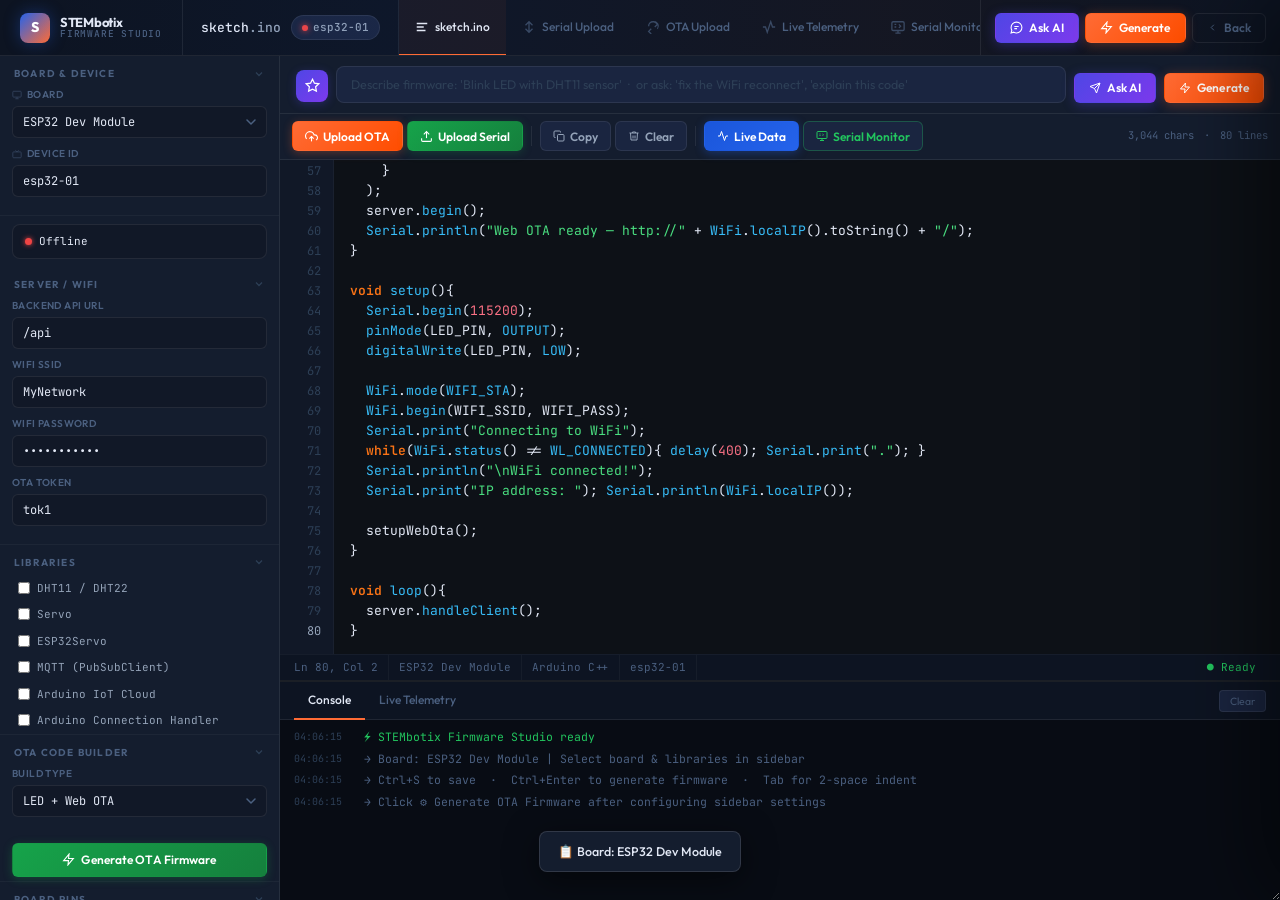
==== STEMai-frontend/templates/ide.html @ a46c4da7 "Fix: properly track backend and frontend folders" ====
<!DOCTYPE html>
<html lang="en">
<head>
<meta charset="UTF-8">
<meta name="viewport" content="width=device-width, initial-scale=1.0">
<title>STEMbotix · Firmware Studio</title>
<!-- FAVICON (STEMbotix Inline SVG - No file needed) -->
<link rel="icon" type="image/png" href="{{ url_for('static', filename='stembot.png') }}"/>

<meta name="theme-color" content="#080c14">
<link rel="preconnect" href="https://fonts.googleapis.com">
<link href="https://fonts.googleapis.com/css2?family=JetBrains+Mono:ital,wght@0,300;0,400;0,500;0,600;0,700;1,400&family=Outfit:wght@300;400;500;600;700;800;900&display=swap" rel="stylesheet">

<style>
/* ═══════════════════════════════════════════════
   CSS CUSTOM PROPERTIES
═══════════════════════════════════════════════ */
:root {
  /* Core palette */
  --bg-void:      #080c14;
  --bg-deep:      #0d1422;
  --bg-base:      #111827;
  --bg-surface:   #141d2e;
  --bg-raised:    #1a2540;
  --bg-overlay:   #1e2d4a;
  --bg-hover:     #243356;
  --bg-active:    #2a3d66;

  /* Borders */
  --border-dim:   rgba(255,255,255,0.04);
  --border-soft:  rgba(255,255,255,0.08);
  --border-med:   rgba(255,255,255,0.12);
  --border-bold:  rgba(255,255,255,0.20);

  /* Blue brand */
  --blue-900:     #0a2240;
  --blue-800:     #0f3460;
  --blue-600:     #1a56db;
  --blue-500:     #2563eb;
  --blue-400:     #3b82f6;
  --blue-300:     #60a5fa;
  --blue-200:     #93c5fd;
  --blue-glow:    rgba(37,99,235,0.35);

  /* Orange accent */
  --orange-500:   #ff6b35;
  --orange-400:   #ff8c5a;
  --orange-300:   #ffaa7f;
  --orange-glow:  rgba(255,107,53,0.30);

  /* Semantic */
  --green:        #22c55e;
  --green-dim:    rgba(34,197,94,0.15);
  --red:          #ef4444;
  --red-dim:      rgba(239,68,68,0.15);
  --yellow:       #f59e0b;
  --yellow-dim:   rgba(245,158,11,0.15);
  --teal:         #06b6d4;
  --purple:       #a855f7;

  /* Text */
  --text-primary:   #e2e8f5;
  --text-secondary: #94a3b8;
  --text-muted:     #4b6080;
  --text-dim:       #2d3f56;

  /* Syntax */
  --syn-keyword:    #f97316;
  --syn-builtin:    #38bdf8;
  --syn-string:     #4ade80;
  --syn-comment:    #4b6080;
  --syn-number:     #fb7185;
  --syn-preproc:    #c084fc;
  --syn-type:       #34d399;

  /* Editor */
  --editor-bg:      #0d1117;
  --editor-gutter:  #111827;
  --editor-line-hi: rgba(37,99,235,0.07);
  --editor-cursor:  #ff6b35;

  /* Layout */
  --sidebar-w:    280px;
  --topbar-h:     56px;
  --toolbar-h:    46px;
  --statusbar-h:  26px;
  --console-h:    220px;

  /* Animation */
  --ease-snap:    cubic-bezier(0.25, 0.46, 0.45, 0.94);
  --ease-spring:  cubic-bezier(0.34, 1.56, 0.64, 1);
  --ease-out:     cubic-bezier(0.16, 1, 0.3, 1);
}

/* ═══════════════════════════════════════════════
   RESET & BASE
═══════════════════════════════════════════════ */
*, *::before, *::after { box-sizing: border-box; margin: 0; padding: 0; }

html, body {
  height: 100%;
  overflow: hidden;
  background: var(--bg-void);
  color: var(--text-primary);
  font-family: 'Outfit', system-ui, sans-serif;
  font-size: 13px;
  line-height: 1.5;
  -webkit-font-smoothing: antialiased;
}

/* ═══════════════════════════════════════════════
   SCROLLBARS
═══════════════════════════════════════════════ */
::-webkit-scrollbar { width: 4px; height: 4px; }
::-webkit-scrollbar-track { background: transparent; }
::-webkit-scrollbar-thumb { background: var(--border-bold); border-radius: 2px; }
::-webkit-scrollbar-thumb:hover { background: var(--blue-400); }

/* ═══════════════════════════════════════════════
   APP SHELL
═══════════════════════════════════════════════ */
#app {
  display: grid;
  grid-template-rows: var(--topbar-h) 1fr;
  grid-template-columns: var(--sidebar-w) 1fr;
  grid-template-areas:
    "topbar topbar"
    "sidebar workspace";
  height: 100vh;
  overflow: hidden;
}

/* ═══════════════════════════════════════════════
   TOP NAV BAR
═══════════════════════════════════════════════ */
#topbar {
  grid-area: topbar;
  display: flex;
  align-items: center;
  gap: 0;
  background: var(--bg-deep);
  border-bottom: 1px solid var(--border-soft);
  padding: 0;
  z-index: 100;
  position: relative;
  overflow: hidden;
}

/* Subtle animated gradient shimmer on topbar */
#topbar::before {
  content: '';
  position: absolute;
  inset: 0;
  background: linear-gradient(90deg,
    transparent 0%,
    rgba(37,99,235,0.04) 30%,
    rgba(255,107,53,0.03) 70%,
    transparent 100%);
  pointer-events: none;
}

/* Logo */
.logo {
  display: flex;
  align-items: center;
  gap: 10px;
  padding: 0 20px;
  height: var(--topbar-h);
  border-right: 1px solid var(--border-soft);
  flex-shrink: 0;
  text-decoration: none;
}

.logo-mark {
  width: 30px;
  height: 30px;
  background: linear-gradient(135deg, var(--blue-500), var(--orange-500));
  border-radius: 8px;
  display: flex;
  align-items: center;
  justify-content: center;
  font-size: 14px;
  font-weight: 800;
  color: #fff;
  flex-shrink: 0;
  box-shadow: 0 0 16px var(--blue-glow);
  font-family: 'Outfit', sans-serif;
  letter-spacing: -0.5px;
}

.logo-text {
  display: flex;
  flex-direction: column;
  line-height: 1.1;
}

.logo-name {
  font-size: 13px;
  font-weight: 700;
  color: var(--text-primary);
  letter-spacing: -0.3px;
  font-family: 'Outfit', sans-serif;
}

.logo-sub {
  font-size: 9.5px;
  font-weight: 500;
  color: var(--text-muted);
  letter-spacing: 0.8px;
  text-transform: uppercase;
  font-family: 'JetBrains Mono', monospace;
}

/* Project info */
.proj-info {
  display: flex;
  align-items: center;
  gap: 10px;
  padding: 0 18px;
  border-right: 1px solid var(--border-soft);
  height: var(--topbar-h);
}

.proj-name {
  font-size: 13px;
  font-weight: 500;
  color: var(--text-secondary);
  font-family: 'JetBrains Mono', monospace;
}

.proj-name span { color: var(--text-primary); }

.device-pill {
  display: flex;
  align-items: center;
  gap: 5px;
  background: var(--bg-raised);
  border: 1px solid var(--border-soft);
  border-radius: 20px;
  padding: 3px 10px;
  font-size: 11px;
  font-weight: 500;
  color: var(--text-secondary);
  font-family: 'JetBrains Mono', monospace;
  transition: all 0.2s var(--ease-snap);
}

.device-pill:hover { border-color: var(--border-med); background: var(--bg-overlay); }

.status-dot {
  width: 6px;
  height: 6px;
  border-radius: 50%;
  background: var(--red);
  box-shadow: 0 0 6px var(--red);
  transition: all 0.3s;
  flex-shrink: 0;
}

.status-dot.online {
  background: var(--green);
  box-shadow: 0 0 6px var(--green);
  animation: pulse-dot 2s ease-in-out infinite;
}

@keyframes pulse-dot {
  0%, 100% { opacity: 1; box-shadow: 0 0 6px var(--green); }
  50% { opacity: 0.6; box-shadow: 0 0 12px var(--green); }
}

/* Tabs */
.nav-tabs {
  display: flex;
  align-items: center;
  height: var(--topbar-h);
  flex: 1;
  overflow-x: auto;
  overflow-y: hidden;
  scrollbar-width: none;
}

.nav-tabs::-webkit-scrollbar { display: none; }

.nav-tab {
  display: flex;
  align-items: center;
  gap: 6px;
  height: var(--topbar-h);
  padding: 0 16px;
  font-size: 12px;
  font-weight: 500;
  color: var(--text-muted);
  cursor: pointer;
  border-bottom: 2px solid transparent;
  white-space: nowrap;
  transition: all 0.18s var(--ease-snap);
  position: relative;
  user-select: none;
  flex-shrink: 0;
}

.nav-tab:hover {
  color: var(--text-secondary);
  background: rgba(255,255,255,0.03);
}

.nav-tab.active {
  color: var(--text-primary);
  border-bottom-color: var(--orange-500);
  background: rgba(255,107,53,0.05);
}

.nav-tab .tab-icon {
  width: 14px;
  height: 14px;
  opacity: 0.7;
  flex-shrink: 0;
}

.nav-tab.active .tab-icon { opacity: 1; }

.tab-badge {
  width: 6px;
  height: 6px;
  border-radius: 50%;
  background: var(--green);
  flex-shrink: 0;
}

.tab-badge.modified { background: var(--yellow); }

/* Right actions */
.topbar-actions {
  display: flex;
  align-items: center;
  gap: 6px;
  padding: 0 14px;
  border-left: 1px solid var(--border-soft);
  height: var(--topbar-h);
  flex-shrink: 0;
}

/* ═══════════════════════════════════════════════
   BUTTON SYSTEM
═══════════════════════════════════════════════ */
.btn {
  display: inline-flex;
  align-items: center;
  gap: 6px;
  padding: 0 14px;
  height: 30px;
  border-radius: 6px;
  font-size: 12px;
  font-weight: 600;
  font-family: 'Outfit', sans-serif;
  cursor: pointer;
  border: 1px solid transparent;
  transition: all 0.15s var(--ease-snap);
  white-space: nowrap;
  flex-shrink: 0;
  line-height: 1;
  letter-spacing: 0.1px;
  text-decoration: none;
  position: relative;
  overflow: hidden;
}

.btn::after {
  content: '';
  position: absolute;
  inset: 0;
  background: rgba(255,255,255,0);
  transition: background 0.15s;
}

.btn:hover::after { background: rgba(255,255,255,0.04); }
.btn:active { transform: scale(0.97); }
.btn:disabled { opacity: 0.35; pointer-events: none; }

.btn svg { flex-shrink: 0; }

/* Primary — orange */
.btn-primary {
  background: linear-gradient(135deg, var(--orange-500), #ff4d00);
  color: #fff;
  box-shadow: 0 2px 12px var(--orange-glow);
}
.btn-primary:hover { box-shadow: 0 4px 20px var(--orange-glow); transform: translateY(-1px); }

/* Secondary — blue */
.btn-secondary {
  background: var(--bg-overlay);
  border-color: var(--border-med);
  color: var(--text-secondary);
}
.btn-secondary:hover { border-color: var(--blue-400); color: var(--blue-300); background: var(--bg-active); }

/* Ghost */
.btn-ghost {
  background: transparent;
  border-color: var(--border-soft);
  color: var(--text-muted);
}
.btn-ghost:hover { border-color: var(--border-med); color: var(--text-secondary); background: var(--bg-raised); }

/* Success */
.btn-success {
  background: linear-gradient(135deg, #16a34a, #15803d);
  color: #fff;
  box-shadow: 0 2px 10px rgba(22,163,74,0.3);
}
.btn-success:hover { box-shadow: 0 4px 18px rgba(22,163,74,0.4); transform: translateY(-1px); }

/* AI button */
.btn-ai {
  background: linear-gradient(135deg, #4f46e5, #7c3aed);
  color: #fff;
  box-shadow: 0 2px 12px rgba(79,70,229,0.35);
}
.btn-ai:hover { box-shadow: 0 4px 20px rgba(79,70,229,0.5); transform: translateY(-1px); }

/* Icon only */
.btn-icon {
  width: 30px;
  padding: 0;
  justify-content: center;
}

/* Spinning loader */
.spin { animation: spin 0.7s linear infinite; display: inline-block; }
@keyframes spin { to { transform: rotate(360deg); } }

/* ═══════════════════════════════════════════════
   LEFT SIDEBAR
═══════════════════════════════════════════════ */
#sidebar {
  grid-area: sidebar;
  background: var(--bg-surface);
  border-right: 1px solid var(--border-soft);
  display: flex;
  flex-direction: column;
  overflow: hidden;
}

.sidebar-scroll {
  flex: 1;
  overflow-y: auto;
  overflow-x: hidden;
}

/* Sidebar section */
.s-section {
  border-bottom: 1px solid var(--border-dim);
}

.s-section-hdr {
  display: flex;
  align-items: center;
  justify-content: space-between;
  padding: 10px 14px 6px;
  cursor: pointer;
  user-select: none;
}

.s-section-title {
  font-size: 10px;
  font-weight: 700;
  letter-spacing: 1.2px;
  text-transform: uppercase;
  color: var(--text-muted);
}

.s-section-hdr:hover .s-section-title { color: var(--text-secondary); }

.s-chevron {
  color: var(--text-dim);
  transition: transform 0.2s var(--ease-snap);
  flex-shrink: 0;
}

.s-section.collapsed .s-chevron { transform: rotate(-90deg); }
.s-section.collapsed .s-body { display: none; }

.s-body { padding: 0 12px 10px; }

/* Form fields */
.field-group { margin-bottom: 8px; }

.field-label {
  display: flex;
  align-items: center;
  gap: 5px;
  font-size: 10px;
  font-weight: 600;
  color: var(--text-muted);
  letter-spacing: 0.4px;
  text-transform: uppercase;
  margin-bottom: 4px;
}

.field-label svg { opacity: 0.6; }

.field-input {
  width: 100%;
  background: var(--bg-base);
  border: 1px solid var(--border-soft);
  border-radius: 6px;
  padding: 7px 10px;
  font-size: 12px;
  font-family: 'JetBrains Mono', monospace;
  color: var(--text-primary);
  outline: none;
  transition: all 0.15s var(--ease-snap);
  appearance: none;
}

.field-input:focus {
  border-color: var(--blue-400);
  background: var(--bg-raised);
  box-shadow: 0 0 0 3px rgba(59,130,246,0.12);
}

.field-input::placeholder { color: var(--text-dim); }

.field-input[type="number"] { -moz-appearance: textfield; }
.field-input[type="number"]::-webkit-outer-spin-button,
.field-input[type="number"]::-webkit-inner-spin-button { -webkit-appearance: none; }

.field-input.select-wrap {
  background-image: url("data:image/svg+xml,%3Csvg xmlns='http://www.w3.org/2000/svg' width='10' height='6' fill='none'%3E%3Cpath d='M1 1l4 4 4-4' stroke='%234b6080' stroke-width='1.5' stroke-linecap='round' stroke-linejoin='round'/%3E%3C/svg%3E");
  background-repeat: no-repeat;
  background-position: right 10px center;
  padding-right: 28px;
  cursor: pointer;
}

/* Pin row — two columns */
.pin-row {
  display: grid;
  grid-template-columns: 1fr 1fr;
  gap: 6px;
}

/* Board selector */
.board-selector {
  margin: 0 12px 10px;
}

/* Library checkboxes */
.lib-list {
  display: flex;
  flex-direction: column;
  gap: 2px;
  max-height: 150px;
  overflow-y: auto;
}

.lib-item {
  display: flex;
  align-items: center;
  gap: 7px;
  padding: 4px 6px;
  border-radius: 5px;
  cursor: pointer;
  transition: background 0.12s;
  user-select: none;
}

.lib-item:hover { background: var(--bg-raised); }

.lib-item input[type="checkbox"] {
  width: 12px;
  height: 12px;
  accent-color: var(--orange-500);
  cursor: pointer;
  flex-shrink: 0;
}

.lib-item-name {
  font-size: 11px;
  color: var(--text-secondary);
  flex: 1;
  font-family: 'JetBrains Mono', monospace;
}

.lib-item.hidden { display: none; }

/* Generate button */
.gen-btn-wrap {
  padding: 8px 12px 4px;
}

/* Status badge */
.dev-status {
  display: flex;
  align-items: center;
  gap: 7px;
  margin: 8px 12px;
  padding: 8px 12px;
  background: var(--bg-base);
  border: 1px solid var(--border-soft);
  border-radius: 8px;
  font-size: 11px;
  font-family: 'JetBrains Mono', monospace;
}

.dev-status .s-dot {
  width: 7px; height: 7px;
  border-radius: 50%;
  flex-shrink: 0;
}

.dev-status.offline .s-dot { background: var(--red); box-shadow: 0 0 5px var(--red); }
.dev-status.online  .s-dot { background: var(--green); box-shadow: 0 0 5px var(--green); animation: pulse-dot 2s infinite; }

/* Template items */
.tmpl-item {
  display: flex;
  align-items: center;
  gap: 9px;
  padding: 7px 8px;
  border-radius: 6px;
  cursor: pointer;
  font-size: 12px;
  color: var(--text-secondary);
  font-weight: 500;
  transition: all 0.15s var(--ease-snap);
  border: 1px solid transparent;
}

.tmpl-item:hover {
  background: var(--bg-raised);
  border-color: var(--border-soft);
  color: var(--text-primary);
  transform: translateX(2px);
}

.tmpl-icon {
  width: 28px;
  height: 28px;
  border-radius: 6px;
  display: flex;
  align-items: center;
  justify-content: center;
  flex-shrink: 0;
  font-size: 13px;
}

/* LED control */
.led-btns {
  display: grid;
  grid-template-columns: 1fr 1fr;
  gap: 6px;
  padding: 0 12px 12px;
}

/* ═══════════════════════════════════════════════
   WORKSPACE
═══════════════════════════════════════════════ */
#workspace {
  grid-area: workspace;
  display: flex;
  flex-direction: column;
  overflow: hidden;
  background: var(--editor-bg);
}

/* ── AI PROMPT BAR ── */
#ai-bar {
  background: var(--bg-surface);
  border-bottom: 1px solid var(--border-soft);
  padding: 10px 16px;
  display: flex;
  gap: 8px;
  align-items: flex-end;
  flex-shrink: 0;
}

.ai-icon-wrap {
  width: 32px;
  height: 32px;
  background: linear-gradient(135deg, #4f46e5, #7c3aed);
  border-radius: 8px;
  display: flex;
  align-items: center;
  justify-content: center;
  flex-shrink: 0;
  margin-bottom: 1px;
  box-shadow: 0 2px 10px rgba(79,70,229,0.3);
}

#ai-prompt {
  flex: 1;
  background: var(--bg-raised);
  border: 1px solid var(--border-soft);
  border-radius: 8px;
  padding: 8px 14px;
  font-size: 12.5px;
  color: var(--text-primary);
  outline: none;
  font-family: 'Outfit', sans-serif;
  resize: none;
  min-height: 36px;
  max-height: 80px;
  line-height: 1.5;
  transition: all 0.15s var(--ease-snap);
}

#ai-prompt:focus { border-color: var(--blue-400); box-shadow: 0 0 0 3px rgba(59,130,246,0.1); }
#ai-prompt::placeholder { color: var(--text-dim); }

/* ── AI CHAT ── */
#ai-chat {
  background: var(--bg-surface);
  border-bottom: 1px solid var(--border-soft);
  max-height: 180px;
  overflow-y: auto;
  display: none;
}

#ai-chat.show { display: block; }

.chat-msg {
  padding: 10px 16px;
  border-bottom: 1px solid var(--border-dim);
  display: flex;
  gap: 10px;
}

.chat-avatar {
  width: 22px;
  height: 22px;
  border-radius: 5px;
  display: flex;
  align-items: center;
  justify-content: center;
  font-size: 10px;
  flex-shrink: 0;
  margin-top: 1px;
}

.chat-msg.user .chat-avatar { background: var(--bg-active); color: var(--blue-300); }
.chat-msg.bot  .chat-avatar { background: linear-gradient(135deg, #4f46e5, #7c3aed); color: #fff; }

.chat-content { flex: 1; min-width: 0; }

.chat-role {
  font-size: 10px;
  font-weight: 700;
  letter-spacing: 0.6px;
  text-transform: uppercase;
  margin-bottom: 3px;
}

.chat-msg.user .chat-role { color: var(--blue-300); }
.chat-msg.bot  .chat-role { color: var(--purple); }

.chat-body {
  font-size: 12px;
  color: var(--text-secondary);
  white-space: pre-wrap;
  word-break: break-word;
  line-height: 1.6;
}

.apply-btn {
  display: inline-flex;
  align-items: center;
  gap: 5px;
  margin-top: 8px;
  padding: 5px 12px;
  background: var(--green-dim);
  color: var(--green);
  border: 1px solid rgba(34,197,94,0.3);
  border-radius: 5px;
  font-size: 11px;
  font-weight: 600;
  cursor: pointer;
  font-family: 'Outfit', sans-serif;
  transition: all 0.15s;
}

.apply-btn:hover { background: rgba(34,197,94,0.25); }

.chat-code {
  margin-top: 8px;
  background: var(--editor-bg);
  border: 1px solid var(--border-soft);
  border-radius: 8px;
  padding: 10px 12px;
  overflow: auto;
  color: var(--text-primary);
  font-family: 'JetBrains Mono', monospace;
  font-size: 11.5px;
  line-height: 1.6;
}

/* ── ACTION TOOLBAR ── */
#toolbar {
  height: var(--toolbar-h);
  background: var(--bg-surface);
  border-bottom: 1px solid var(--border-soft);
  display: flex;
  align-items: center;
  gap: 4px;
  padding: 0 12px;
  flex-shrink: 0;
}

.tsep {
  width: 1px;
  height: 20px;
  background: var(--border-soft);
  margin: 0 4px;
  flex-shrink: 0;
}

.toolbar-btn {
  display: inline-flex;
  align-items: center;
  gap: 5px;
  padding: 0 12px;
  height: 30px;
  border-radius: 6px;
  font-size: 12px;
  font-weight: 600;
  font-family: 'Outfit', sans-serif;
  cursor: pointer;
  border: 1px solid var(--border-soft);
  background: var(--bg-raised);
  color: var(--text-secondary);
  transition: all 0.15s var(--ease-snap);
  white-space: nowrap;
  flex-shrink: 0;
}

.toolbar-btn:hover { background: var(--bg-overlay); border-color: var(--border-med); color: var(--text-primary); transform: translateY(-1px); }
.toolbar-btn:active { transform: scale(0.97) translateY(0); }
.toolbar-btn.tb-primary { background: linear-gradient(135deg, var(--orange-500), #ff4d00); border-color: transparent; color: #fff; box-shadow: 0 2px 10px var(--orange-glow); }
.toolbar-btn.tb-primary:hover { box-shadow: 0 4px 18px var(--orange-glow); }
.toolbar-btn.tb-success { background: linear-gradient(135deg, #16a34a, #15803d); border-color: transparent; color: #fff; box-shadow: 0 2px 10px rgba(22,163,74,0.25); }
.toolbar-btn.tb-success:hover { box-shadow: 0 4px 18px rgba(22,163,74,0.35); }
.toolbar-btn.tb-blue { background: linear-gradient(135deg, var(--blue-600), var(--blue-500)); border-color: transparent; color: #fff; box-shadow: 0 2px 10px var(--blue-glow); }
.toolbar-btn.tb-blue:hover { box-shadow: 0 4px 18px var(--blue-glow); }
.toolbar-btn.tb-ghost { background: transparent; border-color: transparent; }
.toolbar-btn:disabled { opacity: 0.35; pointer-events: none; transform: none; }

.char-info {
  margin-left: auto;
  font-size: 10.5px;
  font-family: 'JetBrains Mono', monospace;
  color: var(--text-muted);
  white-space: nowrap;
  display: flex;
  align-items: center;
  gap: 10px;
}

/* ── CODE EDITOR ── */
#editor-area {
  flex: 1;
  overflow: hidden;
  position: relative;
  display: flex;
  min-height: 0;
}

#gutter {
  width: 54px;
  background: var(--editor-gutter);
  border-right: 1px solid var(--border-dim);
  padding: 14px 0;
  overflow: hidden;
  flex-shrink: 0;
  display: flex;
  flex-direction: column;
  align-items: flex-end;
  padding-right: 12px;
  user-select: none;
}

.ln {
  font-family: 'JetBrains Mono', monospace;
  font-size: 12px;
  line-height: 20px;
  min-height: 20px;
  color: var(--text-dim);
  font-weight: 400;
  transition: color 0.1s;
}

.ln.active { color: var(--text-secondary); }

/* Highlight overlay */
#highlight {
  position: absolute;
  top: 0; left: 54px; right: 0; bottom: 0;
  padding: 14px 16px 14px 16px;
  font-family: 'JetBrains Mono', monospace;
  font-size: 13px;
  line-height: 20px;
  pointer-events: none;
  white-space: pre;
  overflow: hidden;
  z-index: 1;
  color: var(--text-primary);
}

#highlight i { font-style: normal; }

/* Syntax classes */
.sk  { color: var(--syn-keyword); font-weight: 600; }
.sb  { color: var(--syn-builtin); }
.ss  { color: var(--syn-string); }
.sc  { color: var(--syn-comment); font-style: italic !important; }
.sp  { color: var(--syn-preproc); }
.sn  { color: var(--syn-number); }
.st  { color: var(--syn-type); }

/* Editor textarea */
#editor {
  position: absolute;
  top: 0; left: 54px; right: 0; bottom: 0;
  background: transparent;
  color: transparent;
  caret-color: var(--editor-cursor);
  border: none;
  outline: none;
  padding: 14px 16px;
  font-family: 'JetBrains Mono', monospace;
  font-size: 13px;
  line-height: 20px;
  resize: none;
  z-index: 2;
  overflow: auto;
  tab-size: 2;
  white-space: pre;
  overflow-wrap: normal;
}

/* Current line highlight */
.cur-line-hi {
  position: absolute;
  left: 54px; right: 0;
  background: var(--editor-line-hi);
  pointer-events: none;
  z-index: 0;
  height: 20px;
  transition: top 0.05s;
}

/* ── STATUS BAR ── */
#statusbar {
  height: var(--statusbar-h);
  background: var(--bg-deep);
  border-top: 1px solid var(--border-dim);
  display: flex;
  align-items: center;
  gap: 0;
  padding: 0 14px;
  flex-shrink: 0;
  font-family: 'JetBrains Mono', monospace;
  font-size: 11px;
}

.sb-item {
  display: flex;
  align-items: center;
  gap: 5px;
  color: var(--text-muted);
  padding: 0 10px;
  height: 100%;
  border-right: 1px solid var(--border-dim);
  transition: all 0.1s;
  cursor: default;
  white-space: nowrap;
}

.sb-item:first-child { padding-left: 0; }
.sb-item:hover { color: var(--text-secondary); }
.sb-item.ok { color: var(--green); }
.sb-item.err { color: var(--red); }
.sb-item.warn { color: var(--yellow); }

/* ── BOTTOM PANEL ── */
#bottom {
  height: var(--console-h);
  flex-shrink: 0;
  display: flex;
  flex-direction: column;
  border-top: 2px solid var(--border-soft);
  background: var(--bg-void);
  resize: vertical;
  overflow: hidden;
  min-height: 120px;
  max-height: 50vh;
}

#out-tabs {
  height: 38px;
  background: var(--bg-deep);
  border-bottom: 1px solid var(--border-soft);
  display: flex;
  align-items: center;
  padding: 0 14px;
  gap: 0;
  flex-shrink: 0;
}

.out-tab {
  display: flex;
  align-items: center;
  gap: 6px;
  height: 38px;
  padding: 0 14px;
  font-size: 12px;
  font-weight: 500;
  color: var(--text-muted);
  cursor: pointer;
  border-bottom: 2px solid transparent;
  transition: all 0.15s var(--ease-snap);
  user-select: none;
  white-space: nowrap;
}

.out-tab:hover { color: var(--text-secondary); }

.out-tab.active {
  color: var(--text-primary);
  border-bottom-color: var(--orange-500);
}

.err-badge {
  background: var(--red);
  color: #fff;
  font-size: 9px;
  font-weight: 700;
  border-radius: 8px;
  padding: 1px 5px;
  display: none;
}

.err-badge.show { display: inline; }

#out-actions {
  margin-left: auto;
  display: flex;
  gap: 4px;
}

.out-btn {
  padding: 3px 10px;
  border-radius: 4px;
  border: 1px solid var(--border-soft);
  background: var(--bg-raised);
  color: var(--text-muted);
  font-size: 10.5px;
  font-family: 'Outfit', sans-serif;
  cursor: pointer;
  transition: all 0.12s;
}

.out-btn:hover { border-color: var(--border-med); color: var(--text-secondary); }

#out-body {
  flex: 1;
  overflow-y: auto;
  padding: 6px 14px;
  font-family: 'JetBrains Mono', monospace;
  font-size: 11.5px;
  line-height: 1.7;
  background: var(--bg-void);
}

.log-entry {
  display: flex;
  gap: 10px;
  align-items: flex-start;
  padding: 1px 0;
}

.log-ts { color: var(--text-dim); flex-shrink: 0; min-width: 60px; font-size: 10px; margin-top: 1px; }
.log-msg { color: var(--text-secondary); white-space: pre-wrap; word-break: break-word; }
.log-entry.ok  .log-msg { color: var(--green); }
.log-entry.err .log-msg { color: var(--red); }
.log-entry.warn .log-msg { color: var(--yellow); }
.log-entry.info .log-msg { color: var(--blue-300); }
.log-entry.ai  .log-msg { color: var(--purple); }
.log-entry.dim .log-msg { color: var(--text-muted); }

/* ─────────────────────────────────────────────
   PANELS (MODALS)
───────────────────────────────────────────── */
.panel-overlay {
  position: fixed;
  inset: 0;
  background: rgba(0,0,0,0.7);
  backdrop-filter: blur(4px);
  z-index: 200;
  display: none;
  align-items: center;
  justify-content: center;
  animation: fadeIn 0.15s ease;
}

.panel-overlay.show { display: flex; }

@keyframes fadeIn { from { opacity: 0; } to { opacity: 1; } }

.panel-card {
  background: var(--bg-surface);
  border: 1px solid var(--border-med);
  border-radius: 16px;
  width: min(560px, 94vw);
  max-height: 90vh;
  overflow-y: auto;
  box-shadow:
    0 0 0 1px var(--border-dim),
    0 20px 60px rgba(0,0,0,0.6),
    0 0 80px rgba(37,99,235,0.08);
  animation: panelUp 0.2s var(--ease-spring);
}

@keyframes panelUp {
  from { transform: translateY(16px) scale(0.98); opacity: 0; }
  to   { transform: translateY(0)     scale(1);    opacity: 1; }
}

.panel-head {
  padding: 22px 24px 16px;
  border-bottom: 1px solid var(--border-soft);
  display: flex;
  align-items: center;
  gap: 12px;
}

.panel-icon {
  width: 38px;
  height: 38px;
  border-radius: 10px;
  display: flex;
  align-items: center;
  justify-content: center;
  flex-shrink: 0;
}

.panel-title {
  font-size: 16px;
  font-weight: 700;
  color: var(--text-primary);
  line-height: 1.2;
}

.panel-sub {
  font-size: 12px;
  color: var(--text-muted);
  margin-top: 2px;
  line-height: 1.5;
}

.panel-body { padding: 18px 24px; display: flex; flex-direction: column; gap: 14px; }

.panel-foot {
  padding: 14px 24px;
  border-top: 1px solid var(--border-soft);
  display: flex;
  gap: 8px;
  justify-content: flex-end;
}

.panel-field-label {
  font-size: 10px;
  font-weight: 700;
  color: var(--text-muted);
  letter-spacing: 0.8px;
  text-transform: uppercase;
  margin-bottom: 5px;
  display: block;
}

/* Drop zone */
.drop-zone {
  border: 2px dashed var(--border-med);
  border-radius: 10px;
  padding: 28px;
  text-align: center;
  cursor: pointer;
  position: relative;
  transition: all 0.2s var(--ease-snap);
  background: var(--bg-base);
}

.drop-zone:hover, .drop-zone.drag {
  border-color: var(--blue-400);
  background: rgba(37,99,235,0.05);
}

.drop-zone input[type="file"] {
  position: absolute; inset: 0; opacity: 0; cursor: pointer; width: 100%; height: 100%;
}

.drop-zone .dz-hint { font-size: 12px; color: var(--text-muted); margin-top: 6px; }
.drop-zone .dz-file { font-size: 12px; color: var(--blue-300); font-weight: 600; margin-top: 4px; }

/* Serial output area */
.ser-out {
  background: var(--editor-bg);
  border: 1px solid var(--border-soft);
  border-radius: 8px;
  padding: 10px 12px;
  font-size: 11.5px;
  font-family: 'JetBrains Mono', monospace;
  color: var(--green);
  min-height: 70px;
  max-height: 130px;
  overflow-y: auto;
  white-space: pre-wrap;
  display: none;
  line-height: 1.7;
}

.ser-out.show { display: block; }

/* OTA progress */
#ota-progress-wrap {
  display: none;
  background: var(--bg-raised);
  border-radius: 6px;
  overflow: hidden;
  height: 4px;
}

#ota-progress-wrap.show { display: block; }
#ota-progress-bar {
  height: 100%;
  width: 0%;
  background: linear-gradient(90deg, var(--green), var(--teal));
  transition: width 0.3s ease;
  border-radius: 6px;
}

/* Source selector for OTA */
.src-btns {
  display: grid;
  grid-template-columns: 1fr 1fr 1fr;
  gap: 6px;
}

.src-btn {
  padding: 9px;
  border-radius: 8px;
  border: 1px solid var(--border-soft);
  background: var(--bg-raised);
  color: var(--text-secondary);
  font-size: 11px;
  font-weight: 600;
  font-family: 'Outfit', sans-serif;
  cursor: pointer;
  text-align: center;
  transition: all 0.15s var(--ease-snap);
  line-height: 1.3;
}

.src-btn:hover { border-color: var(--border-med); background: var(--bg-overlay); }
.src-btn.active { border-color: var(--green); color: var(--green); background: var(--green-dim); }

/* ─────────────────────────────────────────────
   SERIAL MONITOR PANEL
───────────────────────────────────────────── */
#serial-mon {
  position: fixed;
  inset: 0;
  z-index: 300;
  display: none;
  flex-direction: column;
  background: var(--bg-void);
}

#serial-mon.show { display: flex; }

#sm-topbar {
  height: 50px;
  background: var(--bg-deep);
  border-bottom: 1px solid var(--border-soft);
  display: flex;
  align-items: center;
  padding: 0 16px;
  gap: 10px;
  flex-shrink: 0;
}

#sm-title {
  font-size: 14px;
  font-weight: 700;
  color: var(--orange-400);
  flex: 1;
  font-family: 'Outfit', sans-serif;
}

.sm-ctrl {
  background: var(--bg-raised);
  border: 1px solid var(--border-soft);
  color: var(--text-secondary);
  font-family: 'JetBrains Mono', monospace;
  font-size: 11px;
  padding: 5px 8px;
  border-radius: 5px;
  outline: none;
  cursor: pointer;
}

.sm-ctrl:focus { border-color: var(--orange-500); }

.sm-hbtn {
  padding: 5px 12px;
  border-radius: 5px;
  border: 1px solid var(--border-soft);
  background: var(--bg-raised);
  color: var(--text-secondary);
  font-family: 'Outfit', sans-serif;
  font-size: 11px;
  font-weight: 600;
  cursor: pointer;
  white-space: nowrap;
  transition: all 0.15s;
}

.sm-hbtn:hover { border-color: var(--border-med); color: var(--text-primary); }
.sm-hbtn.active { background: var(--orange-500); border-color: transparent; color: #fff; }

#sm-status { width: 8px; height: 8px; border-radius: 50%; background: var(--text-dim); flex-shrink: 0; transition: all 0.3s; }
#sm-status.connected { background: var(--green); box-shadow: 0 0 8px var(--green); }
#sm-status.connecting { background: var(--yellow); animation: pulse-dot 1s infinite; }

#sm-output {
  flex: 1;
  overflow-y: auto;
  padding: 12px 16px;
  background: var(--editor-bg);
  font-family: 'JetBrains Mono', monospace;
  font-size: 12px;
  line-height: 1.75;
}

.sm-line { display: flex; gap: 10px; align-items: flex-start; }
.sm-ts { color: var(--text-dim); font-size: 10px; min-width: 55px; flex-shrink: 0; padding-top: 2px; }
.sm-txt { color: var(--text-secondary); white-space: pre-wrap; word-break: break-all; }
.sm-line.ok  .sm-txt { color: var(--green); }
.sm-line.err .sm-txt { color: var(--red); }
.sm-line.sys .sm-txt { color: var(--blue-300); font-style: italic; }
.sm-line.in  .sm-txt { color: var(--yellow); }

#sm-statsbar {
  background: var(--bg-deep);
  border-top: 1px solid var(--border-dim);
  padding: 3px 16px;
  display: flex;
  gap: 16px;
  flex-shrink: 0;
}

#sm-statsbar span { font-size: 10px; color: var(--text-dim); font-family: 'JetBrains Mono', monospace; }
#sm-statsbar span.live { color: var(--blue-300); }

#sm-toolbar {
  background: var(--bg-surface);
  border-top: 1px solid var(--border-soft);
  padding: 8px 16px;
  display: flex;
  gap: 8px;
  flex-shrink: 0;
}

#sm-port { flex: 1; background: var(--bg-raised); border: 1px solid var(--border-soft); color: var(--text-secondary); font-family: 'JetBrains Mono', monospace; font-size: 11px; padding: 7px 10px; border-radius: 7px; outline: none; min-width: 0; }
#sm-port:focus { border-color: var(--orange-500); }

#sm-connect {
  padding: 7px 18px;
  border-radius: 7px;
  font-size: 11px;
  font-weight: 700;
  font-family: 'Outfit', sans-serif;
  cursor: pointer;
  border: none;
  background: linear-gradient(135deg, var(--green), #15803d);
  color: #fff;
  transition: all 0.15s;
}

#sm-connect:hover { transform: translateY(-1px); box-shadow: 0 4px 12px rgba(22,163,74,0.35); }
#sm-connect.dis { background: linear-gradient(135deg, var(--red), #b91c1c); }

#sm-input-row {
  background: var(--bg-surface);
  border-top: 1px solid var(--border-dim);
  padding: 8px 16px;
  display: flex;
  gap: 8px;
  flex-shrink: 0;
}

#sm-input {
  flex: 1;
  background: var(--bg-raised);
  border: 1px solid var(--border-soft);
  color: var(--text-primary);
  font-family: 'JetBrains Mono', monospace;
  font-size: 12px;
  padding: 8px 12px;
  border-radius: 7px;
  outline: none;
}

#sm-input::placeholder { color: var(--text-dim); }
#sm-input:focus { border-color: var(--orange-500); }

#sm-send { padding: 8px 18px; border-radius: 7px; font-size: 11px; font-weight: 700; font-family: 'Outfit', sans-serif; cursor: pointer; border: none; background: var(--orange-500); color: #fff; transition: all 0.15s; }
#sm-send:hover { background: var(--orange-400); }
#sm-send:disabled { opacity: 0.4; pointer-events: none; }

/* ─────────────────────────────────────────────
   TELEMETRY PANEL (SLIDE-IN)
───────────────────────────────────────────── */
#telem-panel {
  position: fixed;
  right: 0; top: 0; bottom: 0;
  width: min(380px, 95vw);
  background: var(--bg-surface);
  border-left: 1px solid var(--border-soft);
  z-index: 150;
  display: flex;
  flex-direction: column;
  transform: translateX(100%);
  transition: transform 0.28s var(--ease-out);
  box-shadow: -20px 0 80px rgba(0,0,0,0.5);
}

#telem-panel.show { transform: translateX(0); }

#tp-header {
  height: 56px;
  background: var(--bg-deep);
  border-bottom: 1px solid var(--border-soft);
  display: flex;
  align-items: center;
  padding: 0 16px;
  gap: 10px;
  flex-shrink: 0;
}

.tp-title { font-size: 15px; font-weight: 700; color: var(--text-primary); flex: 1; }

#tp-body {
  flex: 1;
  overflow-y: auto;
  padding: 14px;
  display: flex;
  flex-direction: column;
  gap: 10px;
}

.tcard-grid { display: grid; grid-template-columns: 1fr 1fr; gap: 8px; }

.tcard {
  background: var(--bg-raised);
  border: 1px solid var(--border-soft);
  border-radius: 12px;
  padding: 14px 16px;
  transition: all 0.2s var(--ease-snap);
}

.tcard:hover { border-color: var(--border-med); transform: translateY(-2px); }
.tcard .tc-label { font-size: 9px; font-weight: 700; letter-spacing: 1px; text-transform: uppercase; color: var(--text-muted); margin-bottom: 6px; }
.tcard .tc-value { font-size: 24px; font-weight: 700; line-height: 1; font-family: 'JetBrains Mono', monospace; }
.tcard .tc-unit { font-size: 12px; color: var(--text-muted); }
.tcard.c-green { border-color: rgba(34,197,94,0.2); } .tcard.c-green .tc-value { color: var(--green); }
.tcard.c-blue  { border-color: rgba(59,130,246,0.2); } .tcard.c-blue  .tc-value { color: var(--blue-300); }
.tcard.c-yellow{ border-color: rgba(245,158,11,0.2); } .tcard.c-yellow .tc-value { color: var(--yellow); }
.tcard.c-purple{ border-color: rgba(168,85,247,0.2); } .tcard.c-purple .tc-value { color: var(--purple); }

#tp-raw {
  background: var(--editor-bg);
  border-radius: 8px;
  padding: 10px;
  font-size: 10.5px;
  font-family: 'JetBrains Mono', monospace;
  color: var(--text-muted);
  white-space: pre-wrap;
  max-height: 100px;
  overflow-y: auto;
  border: 1px solid var(--border-dim);
  line-height: 1.6;
}

#tp-footer {
  padding: 12px 14px;
  border-top: 1px solid var(--border-soft);
  display: flex;
  gap: 8px;
  flex-shrink: 0;
}

/* ─────────────────────────────────────────────
   PROGRESS BAR
───────────────────────────────────────────── */
#topbar-progress {
  position: absolute;
  bottom: 0; left: 0; right: 0;
  height: 2px;
  overflow: hidden;
  pointer-events: none;
}

#topbar-progress-i {
  height: 100%;
  width: 0;
  background: linear-gradient(90deg, var(--orange-500), var(--blue-400), var(--orange-500));
  background-size: 200% 100%;
}

#topbar-progress.run #topbar-progress-i {
  animation: progSweep 1.4s ease-in-out infinite, progShimmer 1s linear infinite;
}

@keyframes progSweep {
  0%   { width: 0%;   margin-left: 0; }
  50%  { width: 60%;  margin-left: 20%; }
  100% { width: 0%;   margin-left: 100%; }
}

@keyframes progShimmer {
  0%   { background-position: 200% 0; }
  100% { background-position: -200% 0; }
}

/* ─────────────────────────────────────────────
   TOAST
───────────────────────────────────────────── */
#toast {
  position: fixed;
  bottom: 28px;
  left: 50%;
  transform: translateX(-50%) translateY(12px);
  background: var(--bg-surface);
  border: 1px solid var(--border-med);
  border-radius: 8px;
  padding: 10px 18px;
  font-size: 12.5px;
  font-weight: 500;
  color: var(--text-primary);
  box-shadow: 0 8px 32px rgba(0,0,0,0.5);
  z-index: 9999;
  opacity: 0;
  pointer-events: none;
  transition: all 0.25s var(--ease-spring);
  white-space: nowrap;
  max-width: 90vw;
  font-family: 'Outfit', sans-serif;
}

#toast.show { opacity: 1; transform: translateX(-50%) translateY(0); }

/* ─────────────────────────────────────────────
   MISC
───────────────────────────────────────────── */
@media (max-width: 720px) {
  :root { --sidebar-w: 0px; }
  #sidebar { display: none; }
}
</style>
</head>

<body>
<div id="app">

<!-- ══════════════════════════════════════════════
     TOP NAV BAR
══════════════════════════════════════════════ -->
<header id="topbar">
  <div id="topbar-progress"><div id="topbar-progress-i"></div></div>

  <a class="logo" href="#" onclick="return false">
    <div class="logo-mark">S</div>
    <div class="logo-text">
      <span class="logo-name">STEMbotix</span>
      <span class="logo-sub">Firmware Studio</span>
    </div>
  </a>

  <div class="proj-info">
    <span class="proj-name"><span>sketch</span>.ino</span>
    <div class="device-pill" id="main-device-pill">
      <span class="status-dot" id="main-status-dot"></span>
      <span id="main-device-label">esp32-01</span>
    </div>
  </div>

  <nav class="nav-tabs">
    <div class="nav-tab active" data-tab="editor">
      <svg class="tab-icon" viewBox="0 0 16 16" fill="none" stroke="currentColor" stroke-width="1.5"><path d="M2 4h12M2 8h8M2 12h10"/></svg>
      sketch.ino
      <span class="tab-badge modified" id="dirty-badge"></span>
    </div>
    <div class="nav-tab" data-tab="serial">
      <svg class="tab-icon" viewBox="0 0 16 16" fill="none" stroke="currentColor" stroke-width="1.5"><path d="M8 2v12M4 6l4-4 4 4M4 10l4 4 4-4"/></svg>
      Serial Upload
    </div>
    <div class="nav-tab" data-tab="ota">
      <svg class="tab-icon" viewBox="0 0 16 16" fill="none" stroke="currentColor" stroke-width="1.5"><path d="M13 10a5 5 0 0 0-4-8H8a5 5 0 0 0-5 5"/><path d="M10 8l3-3-3-3M6 10l-3 3 3 3"/></svg>
      OTA Upload
    </div>
    <div class="nav-tab" data-tab="telem">
      <svg class="tab-icon" viewBox="0 0 16 16" fill="none" stroke="currentColor" stroke-width="1.5"><polyline points="1,8 4,8 6,14 10,2 12,8 15,8"/></svg>
      Live Telemetry
    </div>
    <div class="nav-tab" data-tab="sermon">
      <svg class="tab-icon" viewBox="0 0 16 16" fill="none" stroke="currentColor" stroke-width="1.5"><rect x="1" y="2" width="14" height="10" rx="1.5"/><path d="M5 15h6M8 12v3"/><path d="M4 5h2M4 8h2M9 5l2 2-2 2"/></svg>
      Serial Monitor
    </div>
  </nav>

  <div class="topbar-actions">
    <button class="btn btn-ai" id="btn-ask">
      <svg width="13" height="13" viewBox="0 0 24 24" fill="none" stroke="currentColor" stroke-width="2"><path d="M12 2C6.48 2 2 6.48 2 12c0 1.85.5 3.58 1.38 5.07L2 22l4.93-1.38C8.42 21.5 10.15 22 12 22c5.52 0 10-4.48 10-10S17.52 2 12 2z"/><path d="M8 10h8M8 14h5"/></svg>
      Ask AI
    </button>
    <button class="btn btn-primary" id="btn-generate">
      <svg width="13" height="13" viewBox="0 0 24 24" fill="none" stroke="currentColor" stroke-width="2"><polygon points="13 2 3 14 12 14 11 22 21 10 12 10 13 2"/></svg>
      Generate
    </button>
    <button class="btn btn-ghost" onclick="history.back()">
      <svg width="11" height="11" viewBox="0 0 24 24" fill="none" stroke="currentColor" stroke-width="2"><polyline points="15 18 9 12 15 6"/></svg>
      Back
    </button>
  </div>
</header>

<!-- ══════════════════════════════════════════════
     LEFT SIDEBAR
══════════════════════════════════════════════ -->
<aside id="sidebar">
  <div class="sidebar-scroll">

    <!-- Board & Device -->
    <div class="s-section">
      <div class="s-section-hdr" onclick="toggleSection(this)">
        <span class="s-section-title">Board &amp; Device</span>
        <svg class="s-chevron" width="12" height="12" viewBox="0 0 24 24" fill="none" stroke="currentColor" stroke-width="2.5"><polyline points="6 9 12 15 18 9"/></svg>
      </div>
      <div class="s-body">
        <div class="field-group">
          <div class="field-label">
            <svg width="10" height="10" viewBox="0 0 24 24" fill="none" stroke="currentColor" stroke-width="2"><rect x="2" y="3" width="20" height="14" rx="2"/><path d="M8 21h8M12 17v4"/></svg>
            Board
          </div>
          <select id="cfg-board" class="field-input select-wrap" onchange="onBoardChange()">
            <optgroup label="── ESP32 Family ──">
              <option value="esp32:esp32:esp32" data-wifi="1" data-led="2"  data-dht="25" data-adc="34" selected>ESP32 Dev Module</option>
              <option value="esp32:esp32:esp32s2" data-wifi="1" data-led="2"  data-dht="25" data-adc="1">ESP32-S2</option>
              <option value="esp32:esp32:esp32s3" data-wifi="1" data-led="2"  data-dht="25" data-adc="1">ESP32-S3</option>
              <option value="esp32:esp32:esp32c3" data-wifi="1" data-led="8"  data-dht="20" data-adc="0">ESP32-C3</option>
              <option value="esp32:esp32:esp32wrover" data-wifi="1" data-led="2" data-dht="25" data-adc="34">ESP32 WROVER</option>
            </optgroup>
            <optgroup label="── NodeMCU / ESP8266 ──">
              <option value="esp8266:esp8266:nodemcuv2" data-wifi="1" data-led="2" data-dht="4" data-adc="0">NodeMCU v2 (ESP8266)</option>
              <option value="esp8266:esp8266:d1_mini"   data-wifi="1" data-led="2" data-dht="4" data-adc="0">Wemos D1 Mini</option>
              <option value="esp8266:esp8266:generic"   data-wifi="1" data-led="2" data-dht="4" data-adc="0">Generic ESP8266</option>
            </optgroup>
            <optgroup label="── Arduino ──">
              <option value="arduino:avr:uno"   data-wifi="0" data-led="13" data-dht="2" data-adc="0">Arduino Uno</option>
              <option value="arduino:avr:nano"  data-wifi="0" data-led="13" data-dht="2" data-adc="0">Arduino Nano</option>
              <option value="arduino:avr:mega"  data-wifi="0" data-led="13" data-dht="2" data-adc="0">Arduino Mega 2560</option>
              <option value="arduino:avr:leonardo" data-wifi="0" data-led="13" data-dht="2" data-adc="0">Arduino Leonardo</option>
            </optgroup>
            <optgroup label="── Arduino (ARM / WiFi) ──">
              <option value="arduino:samd:mkr1000" data-wifi="1" data-led="6" data-dht="1" data-adc="0">Arduino MKR1000</option>
              <option value="arduino:samd:mkrwifi1010" data-wifi="1" data-led="6" data-dht="1" data-adc="0">Arduino MKR WiFi 1010</option>
              <option value="arduino:mbed_nano:nanorp2040connect" data-wifi="1" data-led="13" data-dht="2" data-adc="0">Nano RP2040 Connect</option>
            </optgroup>
          </select>
        </div>
        <div class="field-group">
          <div class="field-label">
            <svg width="10" height="10" viewBox="0 0 24 24" fill="none" stroke="currentColor" stroke-width="2"><rect x="2" y="7" width="20" height="14" rx="2"/><path d="M16 3l-4 4-4-4"/></svg>
            Device ID
          </div>
          <input type="text" class="field-input" id="cfg-device" value="esp32-01" placeholder="esp32-01">
        </div>
      </div>
    </div>

    <!-- Status -->
    <div class="dev-status offline" id="dev-status">
      <span class="s-dot"></span>
      <span id="dev-status-label">Offline</span>
    </div>

    <!-- Server / WiFi -->
    <div class="s-section">
      <div class="s-section-hdr" onclick="toggleSection(this)">
        <span class="s-section-title">Server / WiFi</span>
        <svg class="s-chevron" width="12" height="12" viewBox="0 0 24 24" fill="none" stroke="currentColor" stroke-width="2.5"><polyline points="6 9 12 15 18 9"/></svg>
      </div>
      <div class="s-body">
        <div class="field-group">
          <div class="field-label">Backend API URL</div>
          <input type="text" class="field-input" id="cfg-api" value="/api" placeholder="http://192.168.x.x:8000">
        </div>
        <div class="field-group">
          <div class="field-label">WiFi SSID</div>
          <input type="text" class="field-input" id="cfg-ssid" value="MyNetwork" placeholder="Your WiFi name">
        </div>
        <div class="field-group">
          <div class="field-label">WiFi Password</div>
          <input type="password" class="field-input" id="cfg-pass" value="password123" placeholder="Password">
        </div>
        <div class="field-group">
          <div class="field-label">OTA Token</div>
          <input type="text" class="field-input" id="cfg-token" value="tok1" placeholder="tok1">
        </div>
      </div>
    </div>

    <!-- Libraries -->
    <div class="s-section">
      <div class="s-section-hdr" onclick="toggleSection(this)">
        <span class="s-section-title">Libraries</span>
        <svg class="s-chevron" width="12" height="12" viewBox="0 0 24 24" fill="none" stroke="currentColor" stroke-width="2.5"><polyline points="6 9 12 15 18 9"/></svg>
      </div>
      <div class="s-body" style="padding-bottom:8px">
        <div class="lib-list" id="lib-list">
          <label class="lib-item"><input type="checkbox" value="DHT sensor library" data-inc='"DHT.h"'><span class="lib-item-name">DHT11 / DHT22</span></label>
          <label class="lib-item"><input type="checkbox" value="Servo" data-inc='<Servo.h>'><span class="lib-item-name">Servo</span></label>
          <label class="lib-item"><input type="checkbox" value="ESP32Servo" data-inc='<ESP32Servo.h>' data-board="esp32"><span class="lib-item-name">ESP32Servo</span></label>
          <label class="lib-item"><input type="checkbox" value="PubSubClient" data-inc='<PubSubClient.h>'><span class="lib-item-name">MQTT (PubSubClient)</span></label>
          <label class="lib-item"><input type="checkbox" value="ArduinoIoTCloud" data-inc='<ArduinoIoTCloud.h>'><span class="lib-item-name">Arduino IoT Cloud</span></label>
          <label class="lib-item"><input type="checkbox" value="Arduino_ConnectionHandler" data-inc='<Arduino_ConnectionHandler.h>'><span class="lib-item-name">Arduino Connection Handler</span></label>
          <label class="lib-item"><input type="checkbox" value="ArduinoJson" data-inc='<ArduinoJson.h>'><span class="lib-item-name">ArduinoJson</span></label>
          <label class="lib-item"><input type="checkbox" value="Adafruit GFX Library" data-inc='<Adafruit_GFX.h>'><span class="lib-item-name">Adafruit GFX</span></label>
          <label class="lib-item"><input type="checkbox" value="Adafruit SSD1306" data-inc='<Adafruit_SSD1306.h>'><span class="lib-item-name">Adafruit SSD1306 OLED</span></label>
          <label class="lib-item"><input type="checkbox" value="Adafruit BME280 Library" data-inc='<Adafruit_BME280.h>'><span class="lib-item-name">Adafruit BME280</span></label>
          <label class="lib-item"><input type="checkbox" value="Adafruit NeoPixel" data-inc='<Adafruit_NeoPixel.h>'><span class="lib-item-name">NeoPixel (WS2812)</span></label>
          <label class="lib-item"><input type="checkbox" value="IRremote" data-inc='<IRremote.hpp>'><span class="lib-item-name">IR Remote</span></label>
          <label class="lib-item"><input type="checkbox" value="LiquidCrystal I2C" data-inc='<LiquidCrystal_I2C.h>'><span class="lib-item-name">LCD I2C</span></label>
          <label class="lib-item"><input type="checkbox" value="Wire" data-inc='<Wire.h>'><span class="lib-item-name">Wire (I2C)</span></label>
          <label class="lib-item"><input type="checkbox" value="SPI" data-inc='<SPI.h>'><span class="lib-item-name">SPI</span></label>
          <label class="lib-item"><input type="checkbox" value="SD" data-inc='<SD.h>'><span class="lib-item-name">SD Card</span></label>
          <label class="lib-item"><input type="checkbox" value="Stepper" data-inc='<Stepper.h>'><span class="lib-item-name">Stepper Motor</span></label>
          <label class="lib-item"><input type="checkbox" value="OneWire" data-inc='<OneWire.h>'><span class="lib-item-name">OneWire (DS18B20)</span></label>
          <label class="lib-item"><input type="checkbox" value="DallasTemperature" data-inc='<DallasTemperature.h>'><span class="lib-item-name">Dallas Temperature</span></label>
          <label class="lib-item"><input type="checkbox" value="Blynk" data-inc='<BlynkSimpleEsp32.h>' data-board="esp32"><span class="lib-item-name">Blynk (ESP32)</span></label>
          <label class="lib-item"><input type="checkbox" value="Firebase ESP32 Client" data-inc='<Firebase_ESP_Client.h>' data-board="esp32"><span class="lib-item-name">Firebase ESP32</span></label>
          <label class="lib-item"><input type="checkbox" value="TelegramBot" data-inc='<UniversalTelegramBot.h>'><span class="lib-item-name">Telegram Bot</span></label>
          <label class="lib-item"><input type="checkbox" value="ESPAsyncWebServer" data-inc='<ESPAsyncWebServer.h>'><span class="lib-item-name">ESPAsyncWebServer</span></label>
          <label class="lib-item"><input type="checkbox" value="AsyncTCP" data-inc='<AsyncTCP.h>' data-board="esp32"><span class="lib-item-name">AsyncTCP (ESP32)</span></label>
          <label class="lib-item"><input type="checkbox" value="Ticker" data-inc='<Ticker.h>'><span class="lib-item-name">Ticker (Timer)</span></label>
        </div>
      </div>
    </div>

    <!-- OTA Code Builder -->
    <div class="s-section">
      <div class="s-section-hdr" onclick="toggleSection(this)">
        <span class="s-section-title">OTA Code Builder</span>
        <svg class="s-chevron" width="12" height="12" viewBox="0 0 24 24" fill="none" stroke="currentColor" stroke-width="2.5"><polyline points="6 9 12 15 18 9"/></svg>
      </div>
      <div class="s-body">
        <div class="field-group">
          <div class="field-label">Build Type</div>
          <select id="cfg-build" class="field-input select-wrap">
            <option value="led">LED + Web OTA</option>
            <option value="led_telem">LED + OTA + Telemetry</option>
            <option value="dht_telem">DHT11 + LED + OTA + Telemetry</option>
          </select>
        </div>
      </div>
      <div class="gen-btn-wrap">
        <button class="btn btn-success" id="btn-build-ota" style="width:100%;justify-content:center;height:34px">
          <svg width="13" height="13" viewBox="0 0 24 24" fill="none" stroke="currentColor" stroke-width="2"><polygon points="13 2 3 14 12 14 11 22 21 10 12 10 13 2"/></svg>
          Generate OTA Firmware
        </button>
      </div>
    </div>

    <!-- Board Pins -->
    <div class="s-section">
      <div class="s-section-hdr" onclick="toggleSection(this)">
        <span class="s-section-title">Board Pins</span>
        <svg class="s-chevron" width="12" height="12" viewBox="0 0 24 24" fill="none" stroke="currentColor" stroke-width="2.5"><polyline points="6 9 12 15 18 9"/></svg>
      </div>
      <div class="s-body">
        <div class="pin-row">
          <div class="field-group">
            <div class="field-label">LED Pin</div>
            <input type="number" class="field-input" id="cfg-led" value="2">
          </div>
          <div class="field-group">
            <div class="field-label">DHT11 Pin</div>
            <input type="number" class="field-input" id="cfg-dht" value="25">
          </div>
        </div>
        <div class="field-group">
          <div class="field-label">ADC Pin</div>
          <input type="number" class="field-input" id="cfg-adc" value="34">
        </div>
      </div>
    </div>

    <!-- Templates -->
    <div class="s-section">
      <div class="s-section-hdr" onclick="toggleSection(this)">
        <span class="s-section-title">Templates</span>
        <svg class="s-chevron" width="12" height="12" viewBox="0 0 24 24" fill="none" stroke="currentColor" stroke-width="2.5"><polyline points="6 9 12 15 18 9"/></svg>
      </div>
      <div class="s-body" style="padding-bottom:6px">
        <div class="tmpl-item" id="sn-blink">
          <div class="tmpl-icon" style="background:rgba(245,158,11,0.12);color:var(--yellow)">💡</div>
          Blink LED
        </div>
        <div class="tmpl-item" id="sn-dht">
          <div class="tmpl-icon" style="background:rgba(34,197,94,0.12);color:var(--green)">🌡</div>
          DHT11 Sensor
        </div>
        <div class="tmpl-item" id="sn-servo">
          <div class="tmpl-icon" style="background:rgba(59,130,246,0.12);color:var(--blue-300)">⚙️</div>
          Servo Motor
        </div>
        <div class="tmpl-item" id="sn-telemetry">
          <div class="tmpl-icon" style="background:rgba(168,85,247,0.12);color:var(--purple)">📡</div>
          Telemetry + OTA
        </div>
        <div class="tmpl-item" id="sn-register">
          <div class="tmpl-icon" style="background:rgba(6,182,212,0.12);color:var(--teal)">🔗</div>
          Register Device
        </div>
      </div>
    </div>

    <!-- LED Control -->
    <div class="s-section">
      <div class="s-section-hdr" onclick="toggleSection(this)">
        <span class="s-section-title">LED Control</span>
        <svg class="s-chevron" width="12" height="12" viewBox="0 0 24 24" fill="none" stroke="currentColor" stroke-width="2.5"><polyline points="6 9 12 15 18 9"/></svg>
      </div>
      <div class="led-btns">
        <button class="btn btn-ghost" id="led-on-btn" style="justify-content:center;height:32px;font-size:11px">💡 ON</button>
        <button class="btn btn-ghost" id="led-off-btn" style="justify-content:center;height:32px;font-size:11px">🌙 OFF</button>
      </div>
    </div>

  </div><!-- /sidebar-scroll -->
</aside>

<!-- ══════════════════════════════════════════════
     MAIN WORKSPACE
══════════════════════════════════════════════ -->
<main id="workspace">

  <!-- AI Prompt Bar -->
  <div id="ai-bar">
    <div class="ai-icon-wrap">
      <svg width="15" height="15" viewBox="0 0 24 24" fill="none" stroke="white" stroke-width="2"><path d="M12 2l3.09 6.26L22 9.27l-5 4.87 1.18 6.88L12 17.77l-6.18 3.25L7 14.14 2 9.27l6.91-1.01L12 2z"/></svg>
    </div>
    <textarea id="ai-prompt" rows="1"
      placeholder="Describe firmware: 'Blink LED with DHT11 sensor'  ·  or ask: 'fix the WiFi reconnect', 'explain this code'"></textarea>
    <button class="btn btn-ai" id="btn-ask-ai">
      <svg width="12" height="12" viewBox="0 0 24 24" fill="none" stroke="currentColor" stroke-width="2"><line x1="22" y1="2" x2="11" y2="13"/><polygon points="22 2 15 22 11 13 2 9 22 2"/></svg>
      Ask AI
    </button>
    <button class="btn btn-primary" id="btn-gen-fw">
      <svg width="12" height="12" viewBox="0 0 24 24" fill="none" stroke="currentColor" stroke-width="2"><polygon points="13 2 3 14 12 14 11 22 21 10 12 10 13 2"/></svg>
      Generate
    </button>
  </div>

  <!-- AI Chat -->
  <div id="ai-chat"></div>

  <!-- Action Toolbar -->
  <div id="toolbar">
    <button class="toolbar-btn tb-primary" id="btn-ota">
      <svg width="13" height="13" viewBox="0 0 24 24" fill="none" stroke="currentColor" stroke-width="2"><path d="M20.39 18.39A5 5 0 0 0 18 9h-1.26A8 8 0 1 0 3 16.3"/><polyline points="16 16 12 12 8 16"/><line x1="12" y1="12" x2="12" y2="21"/></svg>
      Upload OTA
    </button>
    <button class="toolbar-btn tb-success" id="btn-serial">
      <svg width="13" height="13" viewBox="0 0 24 24" fill="none" stroke="currentColor" stroke-width="2"><path d="M21 15v4a2 2 0 0 1-2 2H5a2 2 0 0 1-2-2v-4"/><polyline points="17 8 12 3 7 8"/><line x1="12" y1="3" x2="12" y2="15"/></svg>
      Upload Serial
    </button>
    <div class="tsep"></div>
    <button class="toolbar-btn" onclick="navigator.clipboard?.writeText(editor.value);toast('📋 Copied to clipboard')">
      <svg width="12" height="12" viewBox="0 0 24 24" fill="none" stroke="currentColor" stroke-width="2"><rect x="9" y="9" width="13" height="13" rx="2"/><path d="M5 15H4a2 2 0 0 1-2-2V4a2 2 0 0 1 2-2h9a2 2 0 0 1 2 2v1"/></svg>
      Copy
    </button>
    <button class="toolbar-btn" onclick="editor.value='';syncEditor();savedCode='';toast('🗑 Editor cleared')">
      <svg width="12" height="12" viewBox="0 0 24 24" fill="none" stroke="currentColor" stroke-width="2"><polyline points="3 6 5 6 21 6"/><path d="M19 6l-1 14H6L5 6"/><path d="M10 11v6M14 11v6M9 6V4h6v2"/></svg>
      Clear
    </button>
    <div class="tsep"></div>
    <button class="toolbar-btn tb-blue" id="btn-telem">
      <svg width="12" height="12" viewBox="0 0 24 24" fill="none" stroke="currentColor" stroke-width="2"><polyline points="22 12 18 12 15 21 9 3 6 12 2 12"/></svg>
      Live Data
    </button>
    <button class="toolbar-btn" id="btn-sermon" style="border-color:rgba(34,197,94,0.3);color:var(--green)">
      <svg width="12" height="12" viewBox="0 0 24 24" fill="none" stroke="currentColor" stroke-width="2"><rect x="2" y="3" width="20" height="14" rx="2"/><path d="M8 21h8M12 17v4"/><path d="M7 8h2M7 11h2M13 8l2 1.5L13 11"/></svg>
      Serial Monitor
    </button>

    <div class="char-info">
      <span id="cc-chars">0 chars</span>
      <span>·</span>
      <span id="cc-lines">0 lines</span>
    </div>
  </div>

  <!-- Code Editor -->
  <div id="editor-area">
    <div class="cur-line-hi" id="cur-line-hi"></div>
    <div id="gutter"></div>
    <div id="highlight"></div>
    <textarea id="editor" spellcheck="false" autocomplete="off" autocorrect="off" autocapitalize="off"
      placeholder="// Paste or generate firmware code here...&#10;// Use Generate button or pick a template from the sidebar"></textarea>
  </div>

  <!-- Status Bar -->
  <div id="statusbar">
    <div class="sb-item" id="sb-cursor">Ln 1, Col 1</div>
    <div class="sb-item" id="sb-board">ESP32 Dev Module</div>
    <div class="sb-item">Arduino C++</div>
    <div class="sb-item" id="sb-device">esp32-01</div>
    <div class="sb-item ok" id="sb-status" style="margin-left:auto;border-right:none">● Ready</div>
  </div>

  <!-- Bottom Console -->
  <div id="bottom">
    <div id="out-tabs">
      <div class="out-tab active" data-ot="console">
        Console
        <span class="err-badge" id="err-badge">0</span>
      </div>
      <div class="out-tab" data-ot="telem">Live Telemetry</div>
      <div id="out-actions">
        <button class="out-btn" id="clear-out">Clear</button>
      </div>
    </div>
    <div id="out-body"></div>
  </div>

</main>
</div><!-- /#app -->

<!-- ══════════════════════════════════════════════
     SERIAL UPLOAD MODAL
══════════════════════════════════════════════ -->
<div class="panel-overlay" id="serial-modal">
  <div class="panel-card">
    <div class="panel-head">
      <div class="panel-icon" style="background:linear-gradient(135deg,#16a34a,#15803d)">
        <svg width="18" height="18" viewBox="0 0 24 24" fill="none" stroke="white" stroke-width="2"><path d="M21 15v4a2 2 0 0 1-2 2H5a2 2 0 0 1-2-2v-4"/><polyline points="17 8 12 3 7 8"/><line x1="12" y1="3" x2="12" y2="15"/></svg>
      </div>
      <div>
        <div class="panel-title">Upload via Serial (USB)</div>
        <div class="panel-sub">Connect your board via USB and flash directly</div>
      </div>
    </div>
    <div class="panel-body">
      <div>
        <span class="panel-field-label">Board (FQBN)</span>
        <select id="serial-fqbn" class="field-input select-wrap">
          <option value="esp32:esp32:esp32">ESP32 Dev Module</option>
          <option value="esp32:esp32:esp32s2">ESP32-S2</option>
          <option value="esp32:esp32:esp32s3">ESP32-S3</option>
          <option value="esp32:esp32:esp32c3">ESP32-C3</option>
          <option value="esp8266:esp8266:nodemcuv2">NodeMCU v2 (ESP8266)</option>
          <option value="esp8266:esp8266:d1_mini">Wemos D1 Mini</option>
          <option value="arduino:avr:uno">Arduino Uno</option>
          <option value="arduino:avr:nano">Arduino Nano</option>
          <option value="arduino:avr:mega">Arduino Mega 2560</option>
          <option value="arduino:avr:leonardo">Arduino Leonardo</option>
          <option value="arduino:samd:mkr1000">Arduino MKR1000</option>
          <option value="arduino:samd:mkrwifi1010">Arduino MKR WiFi 1010</option>
          <option value="arduino:mbed_nano:nanorp2040connect">Nano RP2040 Connect</option>
        </select>
      </div>
      <div>
        <span class="panel-field-label">COM Port</span>
        <div style="display:flex;gap:8px">
          <select id="port-select" class="field-input select-wrap" style="flex:1"><option value="">-- Select Port --</option></select>
          <button class="btn btn-secondary" id="port-scan">
            <svg width="12" height="12" viewBox="0 0 24 24" fill="none" stroke="currentColor" stroke-width="2"><polyline points="1 4 1 10 7 10"/><path d="M3.51 15a9 9 0 1 0 .49-3.5"/></svg>
            Scan
          </button>
        </div>
      </div>
      <div>
        <span class="panel-field-label">File (optional — uses editor if empty)</span>
        <div class="drop-zone" id="drop-zone">
          <input type="file" id="ser-file" accept=".ino,.hex,.bin">
          <svg width="28" height="28" viewBox="0 0 24 24" fill="none" stroke="var(--text-dim)" stroke-width="1.5"><path d="M21 15v4a2 2 0 0 1-2 2H5a2 2 0 0 1-2-2v-4"/><polyline points="17 8 12 3 7 8"/><line x1="12" y1="3" x2="12" y2="15"/></svg>
          <div class="dz-hint">Drop .ino / .bin / .hex  or click to browse</div>
          <div class="dz-file" id="ser-filename"></div>
        </div>
      </div>
      <div class="ser-out" id="ser-out"></div>
    </div>
    <div class="panel-foot">
      <button class="btn btn-ghost" id="serial-cancel">Cancel</button>
      <button class="btn btn-success" id="serial-flash">
        <svg width="12" height="12" viewBox="0 0 24 24" fill="none" stroke="currentColor" stroke-width="2.5"><polygon points="5 3 19 12 5 21 5 3"/></svg>
        Flash via Serial
      </button>
    </div>
  </div>
</div>

<!-- ══════════════════════════════════════════════
     OTA UPLOAD MODAL
══════════════════════════════════════════════ -->
<div class="panel-overlay" id="ota-modal">
  <div class="panel-card">
    <div class="panel-head">
      <div class="panel-icon" style="background:linear-gradient(135deg,var(--orange-500),#ff4d00)">
        <svg width="18" height="18" viewBox="0 0 24 24" fill="none" stroke="white" stroke-width="2"><path d="M20.39 18.39A5 5 0 0 0 18 9h-1.26A8 8 0 1 0 3 16.3"/><polyline points="16 16 12 12 8 16"/><line x1="12" y1="12" x2="12" y2="21"/></svg>
      </div>
      <div>
        <div class="panel-title">OTA WiFi Upload</div>
        <div class="panel-sub">Flash firmware wirelessly over your network</div>
      </div>
    </div>
    <div class="panel-body">
      <div>
        <span class="panel-field-label">Source</span>
        <div class="src-btns">
          <button class="src-btn active" id="ota-src-backend" onclick="selectOtaSrc('backend')">🔧 Backend<br><span style="font-weight:400;font-size:10px;color:var(--text-muted)">Compile + Push</span></button>
          <button class="src-btn" id="ota-src-editor" onclick="selectOtaSrc('editor')">📝 Editor<br><span style="font-weight:400;font-size:10px;color:var(--text-muted)">Code from IDE</span></button>
          <button class="src-btn" id="ota-src-file" onclick="selectOtaSrc('file')">📦 .bin File<br><span style="font-weight:400;font-size:10px;color:var(--text-muted)">Pre-compiled</span></button>
        </div>
      </div>
      <div id="ota-ip-row" style="display:grid;grid-template-columns:1fr 1fr;gap:10px">
        <div>
          <span class="panel-field-label" id="ota-ip-label">ESP32 IP Address</span>
          <input type="text" class="field-input" id="ota-ip" placeholder="192.168.1.100">
          <div style="font-size:10px;color:var(--text-dim);margin-top:3px">Check Serial Monitor for IP</div>
        </div>
        <div>
          <span class="panel-field-label">OTA Token</span>
          <input type="text" class="field-input" id="ota-token-inp" placeholder="tok1">
        </div>
      </div>
      <div id="ota-file-area" style="display:none">
        <span class="panel-field-label">Firmware .bin File</span>
        <div class="drop-zone" id="ota-drop-zone">
          <input type="file" id="ota-file" accept=".bin">
          <svg width="24" height="24" viewBox="0 0 24 24" fill="none" stroke="var(--text-dim)" stroke-width="1.5"><path d="M21 15v4a2 2 0 0 1-2 2H5a2 2 0 0 1-2-2v-4"/><polyline points="17 8 12 3 7 8"/><line x1="12" y1="3" x2="12" y2="15"/></svg>
          <div class="dz-hint">Drop .bin firmware file</div>
          <div class="dz-file" id="ota-filename"></div>
        </div>
      </div>
      <div id="ota-progress-wrap"><div id="ota-progress-bar"></div></div>
      <div class="ser-out" id="ota-out"></div>
    </div>
    <div class="panel-foot">
      <button class="btn btn-ghost" id="ota-cancel">Cancel</button>
      <button class="btn btn-secondary" id="ota-ping-btn" style="border-color:rgba(6,182,212,0.4);color:var(--teal)">
        <svg width="11" height="11" viewBox="0 0 24 24" fill="none" stroke="currentColor" stroke-width="2"><circle cx="12" cy="12" r="10"/><path d="M12 8v4l3 3"/></svg>
        Ping
      </button>
      <button class="btn btn-primary" id="ota-flash-btn">
        <svg width="12" height="12" viewBox="0 0 24 24" fill="none" stroke="currentColor" stroke-width="2.5"><path d="M20.39 18.39A5 5 0 0 0 18 9h-1.26A8 8 0 1 0 3 16.3"/><polyline points="16 16 12 12 8 16"/><line x1="12" y1="12" x2="12" y2="21"/></svg>
        Flash OTA
      </button>
    </div>
  </div>
</div>

<!-- ══════════════════════════════════════════════
     TELEMETRY PANEL
══════════════════════════════════════════════ -->
<div id="telem-panel">
  <div id="tp-header">
    <svg width="16" height="16" viewBox="0 0 24 24" fill="none" stroke="var(--orange-400)" stroke-width="2"><polyline points="22 12 18 12 15 21 9 3 6 12 2 12"/></svg>
    <div class="tp-title">Live Telemetry</div>
    <div class="dev-status offline" id="tp-dev-status" style="margin:0;padding:5px 10px;border-radius:20px">
      <span class="s-dot"></span>
      <span>Offline</span>
    </div>
    <button id="tp-close" style="background:transparent;border:none;color:var(--text-muted);cursor:pointer;font-size:16px;padding:4px;margin-left:6px;line-height:1">✕</button>
  </div>
  <div id="tp-body">
    <div class="tcard-grid" id="tp-cards">
      <div style="grid-column:1/-1;text-align:center;padding:30px 0;color:var(--text-muted);font-size:12px">
        Polling device...<br>
        <span style="font-size:10px;color:var(--text-dim);margin-top:6px;display:block">ESP32 must be running telemetry firmware</span>
      </div>
    </div>
    <div style="font-size:10px;font-weight:700;letter-spacing:1px;text-transform:uppercase;color:var(--text-muted);margin-top:8px;margin-bottom:6px">Raw JSON</div>
    <pre id="tp-raw">{}</pre>
  </div>
  <div id="tp-footer">
    <button class="btn btn-ghost" id="led-on-telem" style="flex:1;justify-content:center;height:32px;font-size:11px">💡 LED ON</button>
    <button class="btn btn-ghost" id="led-off-telem" style="flex:1;justify-content:center;height:32px;font-size:11px">🌙 LED OFF</button>
    <button class="btn btn-ghost" id="tp-stop" style="color:var(--red);border-color:rgba(239,68,68,0.3)">■ Stop</button>
  </div>
</div>

<!-- ══════════════════════════════════════════════
     SERIAL MONITOR FULL-SCREEN
══════════════════════════════════════════════ -->
<div id="serial-mon">
  <div id="sm-topbar">
    <div id="sm-status"></div>
    <svg width="15" height="15" viewBox="0 0 24 24" fill="none" stroke="var(--orange-400)" stroke-width="2"><rect x="2" y="3" width="20" height="14" rx="2"/><path d="M8 21h8M12 17v4"/><path d="M7 8h2M7 11h2M13 8l2 1.5L13 11"/></svg>
    <div id="sm-title">Serial Monitor</div>
    <select id="sm-baud" class="sm-ctrl">
      <option value="9600">9600</option>
      <option value="19200">19200</option>
      <option value="38400">38400</option>
      <option value="57600">57600</option>
      <option value="115200" selected>115200</option>
      <option value="230400">230400</option>
      <option value="500000">500000</option>
    </select>
    <button class="sm-hbtn" id="sm-autoscroll-btn">⬇ Auto</button>
    <button class="sm-hbtn" id="sm-ts-btn">🕐 TS</button>
    <button class="sm-hbtn" id="sm-clear-btn" style="color:var(--red)">✕ Clear</button>
    <button class="sm-hbtn" id="sm-close-btn" style="margin-left:8px;color:var(--red)">✕ Close</button>
  </div>
  <div id="sm-output"></div>
  <div id="sm-statsbar">
    <span id="sm-stat-conn">Not connected</span>
    <span id="sm-stat-rx" class="live">RX: 0 B</span>
    <span id="sm-stat-lines">Lines: 0</span>
    <span id="sm-stat-port" style="margin-left:auto"></span>
  </div>
  <div id="sm-toolbar">
    <select id="sm-port">
      <option value="">-- Select COM Port --</option>
      <option value="webserial">🌐 WebSerial (Chrome / Edge)</option>
    </select>
    <button class="sm-hbtn" id="sm-scan-btn">
      <svg width="10" height="10" viewBox="0 0 24 24" fill="none" stroke="currentColor" stroke-width="2.5"><polyline points="1 4 1 10 7 10"/><path d="M3.51 15a9 9 0 1 0 .49-3.5"/></svg>
      Scan
    </button>
    <button id="sm-connect">▶ Connect</button>
  </div>
  <div id="sm-input-row">
    <input type="text" id="sm-input" placeholder="Send command to device... (Enter to send)" autocomplete="off" spellcheck="false">
    <select id="sm-line-end" class="sm-ctrl">
      <option value="\n">NL</option>
      <option value="\r\n" selected>CR+NL</option>
      <option value="\r">CR</option>
      <option value="">None</option>
    </select>
    <button id="sm-send" disabled>Send</button>
  </div>
</div>

<!-- Toast -->
<div id="toast"></div>

<!-- ══════════════════════════════════════════════
     JAVASCRIPT
══════════════════════════════════════════════ -->
<script>
'use strict';

// ═══════════════════════════════════════════
//  CONSTANTS & STATE
// ═══════════════════════════════════════════
let API         = '/api';
const LOCAL_AGENT = 'http://127.0.0.1:8787';

let savedCode   = '';
let aiHistory   = [];
let telemTimer  = null;
let activeOutTab = 'console';
let serFile     = null;
let otaFile     = null;
let otaSrc      = 'backend';
let errCount    = 0;
const AI_MAX_HISTORY = 12;
const DEFAULT_GENERATE_PROMPT = 'Full firmware: WiFi + telemetry + LED + OTA';

// Serial Monitor
let smPort        = null;
let smReader      = null;
let smWriter      = null;
let smConnected   = false;
let smAutoScroll  = true;
let smShowTs      = false;
let smRxBytes     = 0;
let smLineCount   = 0;
let smUseBackend  = false;
let smBackendPort = '';
let smEventSource = null;
const SM_MAX_LINES = 2000;

// ═══════════════════════════════════════════
//  HELPERS
// ═══════════════════════════════════════════
const $   = id => document.getElementById(id);
const qsa = s  => document.querySelectorAll(s);

const esc = s => String(s || '')
  .replace(/&/g,'&amp;').replace(/</g,'&lt;').replace(/>/g,'&gt;');

const now = () => new Date().toLocaleTimeString('en',{hour12:false});

const cfgDevice = () => $('cfg-device').value.trim() || 'esp32-01';
const cfgLed    = () => parseInt($('cfg-led').value,10) || 2;
const cfgDht    = () => parseInt($('cfg-dht').value,10) || 25;
const cfgAdc    = () => parseInt($('cfg-adc').value,10) || 34;
const cfgApi    = () => ($('cfg-api')?.value||'').trim() || API;
const cfgSsid   = () => ($('cfg-ssid')?.value||'').trim() || 'MyNetwork';
const cfgPass   = () => ($('cfg-pass')?.value||'').trim() || 'password';
const cfgToken  = () => ($('cfg-token')?.value||'').trim() || 'tok1';
const cfgBuild  = () => ($('cfg-build')?.value||'led');

// Board helpers
function cfgBoardEl()    { return $('cfg-board'); }
function cfgFqbn()       { return cfgBoardEl()?.value || 'esp32:esp32:esp32'; }
function cfgBoardName()  { return cfgBoardEl()?.options[cfgBoardEl().selectedIndex]?.text || 'ESP32 Dev Module'; }
function cfgBoardHasWifi(){ return cfgBoardEl()?.options[cfgBoardEl().selectedIndex]?.dataset.wifi === '1'; }
function cfgBoardFamily(){
  const f = cfgFqbn();
  if(f.startsWith('esp32:'))   return 'esp32';
  if(f.startsWith('esp8266:')) return 'esp8266';
  return 'avr';
}

// Library helpers
function getCheckedLibs(){
  return [...qsa('#lib-list input[type=checkbox]:checked')]
    .map(cb => ({ name: cb.value, inc: cb.dataset.inc }));
}

// Board change handler
function onBoardChange(){
  const sel = cfgBoardEl();
  const opt = sel?.options[sel.selectedIndex];
  if(!opt) return;
  if(opt.dataset.led) $('cfg-led').value = opt.dataset.led;
  if(opt.dataset.dht) $('cfg-dht').value = opt.dataset.dht;
  if(opt.dataset.adc) $('cfg-adc').value = opt.dataset.adc;
  const sf = $('serial-fqbn');
  if(sf) sf.value = opt.value;
  $('sb-board').textContent = opt.text;
  // Show/hide board-specific libraries
  qsa('#lib-list .lib-item').forEach(li => {
    const cb = li.querySelector('input');
    const brd = cb?.dataset.board;
    if(!brd){ li.classList.remove('hidden'); return; }
    const fam = cfgBoardFamily();
    li.classList.toggle('hidden', !fam.startsWith(brd));
    if(li.classList.contains('hidden')) cb.checked = false;
  });
  toast('📋 Board: ' + opt.text);
}

function syncApiFromInput(save=true){
  const v = cfgApi(); API = v;
  if(save) localStorage.setItem('fw_api', v);
}

function toast(msg, dur=2600){
  const t = $('toast');
  if(!t) return;
  t.textContent = msg;
  t.classList.add('show');
  clearTimeout(t._t);
  t._t = setTimeout(()=>t.classList.remove('show'), dur);
}

function busy(on){ $('topbar-progress')?.classList.toggle('run', on); }

function setStatus(txt, cls='ok'){
  const el = $('sb-status');
  if(!el) return;
  el.textContent = '● ' + txt;
  el.className = 'sb-item ' + cls;
  el.style.marginLeft = 'auto';
  el.style.borderRight = 'none';
}

function normText(v){
  if(v === null || v === undefined) return '';
  if(typeof v === 'string') return v;
  if(Array.isArray(v)) return v.map(normText).filter(Boolean).join('\n');
  if(typeof v === 'object'){
    return v.text || v.message || v.reply || v.content || v.output || v.answer || v.response || '';
  }
  return String(v);
}

function safeJsonParse(txt){
  try{ return JSON.parse(txt); }catch(_){ return null; }
}

async function apiFetchJSON(url, options={}, timeoutMs=45000){
  const controller = new AbortController();
  const timer = setTimeout(()=>controller.abort(), timeoutMs);
  try{
    const res = await fetch(url, { ...options, signal: controller.signal });
    const raw = await res.text();
    const data = raw ? (safeJsonParse(raw) || { raw_text: raw }) : {};
    if(!res.ok){
      const msg = normText(data) || data.error || data.detail || `HTTP ${res.status}`;
      throw new Error(msg);
    }
    return data;
  }finally{
    clearTimeout(timer);
  }
}

function buildAiContext(){
  const libs = getCheckedLibs().map(l=>l.name).join(', ') || 'none';
  const history = aiHistory.slice(-AI_MAX_HISTORY).map(m=>`${m.role.toUpperCase()}: ${m.content}`).join('\n\n');
  return `You are an expert Arduino/ESP32 firmware engineer and debugging copilot.
Always be accurate, practical, and production-oriented.
When asked to generate or rewrite firmware, return ONE complete .ino file inside a single \`\`\`cpp code block.
When asked to explain or debug, keep the explanation concise and actionable.

Project context:
- Board: ${cfgBoardName()}
- FQBN: ${cfgFqbn()}
- Family: ${cfgBoardFamily()}
- WiFi capable: ${cfgBoardHasWifi() ? 'yes' : 'no'}
- Device ID: ${cfgDevice()}
- LED pin: ${cfgLed()}
- DHT pin: ${cfgDht()}
- ADC pin: ${cfgAdc()}
- Selected libraries: ${libs}

Current editor code:
\`\`\`cpp
${editor.value || '(empty)'}
\`\`\`

Recent conversation:
${history || '(none)'}`;
}

function inferAiTask(text){
  const t = String(text || '').trim().toLowerCase();
  if(!t) return 'chat';
  const generateLike = /^(make|build|generate|create|write)\b/.test(t) || /(full firmware|complete firmware|complete code|generate code|create code|write code|build firmware)/.test(t);
  const fixLike = /^(fix|repair|debug|solve|improve|optimi[sz]e|refactor)\b/.test(t) || /(bug|error|issue|glitch|not work|fails?)/.test(t);
  if(generateLike || fixLike) return 'generate';
  return 'chat';
}

function extractCodeBlock(text){
  const m = String(text || '').match(/```(?:cpp|c\+\+|arduino|ino)?\n([\s\S]*?)```/i);
  return m ? m[1].trim() : '';
}

function renderChatBody(text){
  const src = String(text || '');
  const parts = src.split(/```(?:cpp|c\+\+|arduino|ino)?\n([\s\S]*?)```/gi);
  return parts.map((part, idx)=>{
    if(idx % 2 === 1){
      return `<pre class="chat-code"><code>${esc(part)}</code></pre>`;
    }
    return esc(part).replace(/\n/g,'<br>');
  }).join('');
}

async function requestAiChat(question){
  const payload = {
    user_id:'fw_ide',
    text: `${buildAiContext()}\n\nUser request: ${question}`,
    want_voice:false,
    history: aiHistory.slice(-AI_MAX_HISTORY)
  };
  const data = await apiFetchJSON(`${API}/chat`, {
    method:'POST',
    headers:{'Content-Type':'application/json'},
    body: JSON.stringify(payload)
  }, 60000);
  return normText(data) || 'Sorry, no response from backend.';
}

async function requestAiGenerate(prompt){
  const payload = {
    device_id: cfgDevice(),
    prompt,
    board: cfgBoardName(),
    fqbn: cfgFqbn(),
    board_family: cfgBoardFamily(),
    has_wifi: cfgBoardHasWifi(),
    libraries: getCheckedLibs().map(l=>l.name),
    led_pin: cfgLed(),
    dht_pin: cfgDht(),
    adc_pin: cfgAdc(),
    current_code: editor.value || '',
    history: aiHistory.slice(-AI_MAX_HISTORY)
  };
  const data = await apiFetchJSON(`${API}/firmware/ai_generate`, {
    method:'POST',
    headers:{'Content-Type':'application/json'},
    body: JSON.stringify(payload)
  }, 90000);
  const ino = data.ino || data.code || extractCodeBlock(normText(data));
  return { ino, data, text: normText(data) };
}

// ═══════════════════════════════════════════
//  SIDEBAR COLLAPSE
// ═══════════════════════════════════════════
function toggleSection(hdr){
  hdr.parentElement.classList.toggle('collapsed');
}

// ═══════════════════════════════════════════
//  SYNTAX HIGHLIGHTER — Single-pass tokeniser
// ═══════════════════════════════════════════
function highlight(code){
  const KW = new Set([
    'void','int','float','double','bool','char','long','unsigned','byte',
    'String','boolean','if','else','for','while','do','return','break','continue',
    'switch','case','default','const','static','class','struct','new','delete',
    'true','false','NULL','nullptr','volatile','public','private','protected','word',
    'auto','typedef','enum','template','namespace','using','operator','sizeof','typeof'
  ]);
  const BI = new Set([
    'setup','loop','pinMode','digitalWrite','digitalRead','analogRead',
    'analogWrite','delay','millis','micros','HIGH','LOW','INPUT','OUTPUT',
    'INPUT_PULLUP','LED_BUILTIN','Serial','begin','print','println','available',
    'read','write','flush','end','WiFi','HTTPClient','WebServer','ArduinoJson',
    'DHT','Wire','SPI','attachInterrupt','detachInterrupt','map','constrain',
    'min','max','abs','random','pow','sqrt','readTemperature','readHumidity',
    'isnan','handleClient','send','on','arg','UPDATE','connect','disconnect',
    'status','localIP','mode','WIFI_STA','WIFI_AP','WL_CONNECTED','ESP',
    'Serial1','Serial2','EEPROM','Servo','Stepper','ToneESP32','ledcWrite'
  ]);

  // Single-pass regex tokeniser
  const TOK = /("(?:\\.|[^"\\])*")|(\/\/[^\n]*)|(\/\*[\s\S]*?\*\/)|(#[^\n]*)|\b(\d+\.?\d*[uUlLfF]*)\b|([A-Za-z_]\w*)|([^A-Za-z_\d"#\/]+|.)/g;
  let out = '';
  let m;
  while((m = TOK.exec(code)) !== null){
    if(m[1] !== undefined){
      out += `<i class="ss">${m[1].replace(/&/g,'&amp;').replace(/</g,'&lt;').replace(/>/g,'&gt;')}</i>`;
    } else if(m[2] !== undefined){
      out += `<i class="sc">${m[2].replace(/&/g,'&amp;').replace(/</g,'&lt;').replace(/>/g,'&gt;')}</i>`;
    } else if(m[3] !== undefined){
      out += `<i class="sc">${m[3].replace(/&/g,'&amp;').replace(/</g,'&lt;').replace(/>/g,'&gt;')}</i>`;
    } else if(m[4] !== undefined){
      out += `<i class="sp">${m[4].replace(/&/g,'&amp;').replace(/</g,'&lt;').replace(/>/g,'&gt;')}</i>`;
    } else if(m[5] !== undefined){
      out += `<i class="sn">${m[5]}</i>`;
    } else if(m[6] !== undefined){
      const w = m[6];
      if(KW.has(w))      out += `<i class="sk">${w}</i>`;
      else if(BI.has(w)) out += `<i class="sb">${w}</i>`;
      else               out += w;
    } else {
      out += (m[7]||'').replace(/&/g,'&amp;').replace(/</g,'&lt;').replace(/>/g,'&gt;');
    }
  }
  return out;
}

// ═══════════════════════════════════════════
//  EDITOR
// ═══════════════════════════════════════════
const editor  = $('editor');
const hlEl    = $('highlight');
const gutter  = $('gutter');
const curLineHi = $('cur-line-hi');

function syncEditor(){
  const code  = editor.value;
  hlEl.innerHTML = highlight(code) + '\n';
  const lines = code.split('\n');
  gutter.innerHTML = lines.map((_,i)=>`<div class="ln">${i+1}</div>`).join('');
  $('cc-chars').textContent = code.length.toLocaleString() + ' chars';
  $('cc-lines').textContent = lines.length.toLocaleString() + ' lines';
  const dirty = code !== savedCode && code.trim() !== '';
  $('dirty-badge').style.display = dirty ? '' : 'none';
  updateCursorLine();
}

function updateCursorLine(){
  const code = editor.value;
  const pos  = editor.selectionStart;
  const lineIdx = code.substring(0,pos).split('\n').length - 1;
  const lineTop = 14 + lineIdx * 20; // 14px padding, 20px line-height
  curLineHi.style.top = lineTop + 'px';
  // Update gutter active line
  qsa('#gutter .ln').forEach((el,i)=>{
    el.classList.toggle('active', i === lineIdx);
  });
  // Status bar cursor position
  const lines = code.substring(0,pos).split('\n');
  $('sb-cursor').textContent = `Ln ${lines.length}, Col ${lines[lines.length-1].length+1}`;
}

editor.addEventListener('input', syncEditor);

editor.addEventListener('scroll', ()=>{
  hlEl.scrollTop  = editor.scrollTop;
  hlEl.scrollLeft = editor.scrollLeft;
  gutter.scrollTop = editor.scrollTop;
});

editor.addEventListener('keydown', e => {
  // Tab → 2 spaces
  if(e.key === 'Tab'){
    e.preventDefault();
    const s = editor.selectionStart;
    const end = editor.selectionEnd;
    if(s === end){
      editor.value = editor.value.substring(0,s) + '  ' + editor.value.substring(s);
      editor.selectionStart = editor.selectionEnd = s + 2;
    }
    syncEditor();
  }
  // Ctrl+S → save (mark clean)
  if((e.ctrlKey||e.metaKey) && e.key === 's'){
    e.preventDefault();
    savedCode = editor.value;
    $('dirty-badge').style.display = 'none';
    toast('💾 Saved');
    setStatus('Saved ✓');
  }
  // Ctrl+Enter → generate
  if((e.ctrlKey||e.metaKey) && e.key === 'Enter'){
    e.preventDefault();
    $('btn-gen-fw').click();
  }
  // Auto-close brackets/quotes
  const pairs = {'(':')','[':']','{':'}','"':'"',"'":"'"};
  if(pairs[e.key] && !e.ctrlKey && !e.metaKey){
    const s = editor.selectionStart;
    if(editor.selectionStart === editor.selectionEnd){
      e.preventDefault();
      const close = pairs[e.key];
      editor.value = editor.value.substring(0,s) + e.key + close + editor.value.substring(s);
      editor.selectionStart = editor.selectionEnd = s + 1;
      syncEditor();
    }
  }
});

['keyup','click','mouseup'].forEach(ev => editor.addEventListener(ev, updateCursorLine));

// AI prompt auto-resize
const aiPrompt = $('ai-prompt');
aiPrompt.addEventListener('input', ()=>{
  aiPrompt.style.height = 'auto';
  aiPrompt.style.height = Math.min(80, aiPrompt.scrollHeight) + 'px';
});

// ═══════════════════════════════════════════
//  LOGGING
// ═══════════════════════════════════════════
function log(msg, type=''){
  if(activeOutTab !== 'console') return;
  if(type === 'err'){
    errCount++;
    $('err-badge').textContent = errCount;
    $('err-badge').classList.add('show');
  }
  const el = document.createElement('div');
  el.className = 'log-entry ' + type;
  el.innerHTML = `<span class="log-ts">${now()}</span><span class="log-msg">${esc(msg)}</span>`;
  $('out-body').appendChild(el);
  $('out-body').scrollTop = $('out-body').scrollHeight;
}

// ═══════════════════════════════════════════
//  AI CHAT
// ═══════════════════════════════════════════
function addChatMsg(role, text){
  const chat = $('ai-chat');
  chat.classList.add('show');
  const el = document.createElement('div');
  el.className = 'chat-msg ' + (role==='user'?'user':'bot');
  const av = role==='user'?'U':'AI';
  el.innerHTML = `
    <div class="chat-avatar">${av}</div>
    <div class="chat-content">
      <div class="chat-role">${role==='user'?'You':'AI Assistant'}</div>
      <div class="chat-body">${renderChatBody(text)}</div>
    </div>`;

  const code = extractCodeBlock(text);
  if(code){
    const btn = document.createElement('button');
    btn.className = 'apply-btn';
    btn.innerHTML = '✓ Apply to Editor';
    btn.onclick = ()=>{
      editor.value = code;
      syncEditor();
      savedCode = '';
      toast('✅ Code applied to editor');
      btn.textContent = '✓ Applied';
      btn.disabled = true;
      setStatus('Code applied','ok');
    };
    el.querySelector('.chat-body').appendChild(btn);
  }

  chat.appendChild(el);
  chat.scrollTop = chat.scrollHeight;
  aiHistory.push({ role: role==='user' ? 'user' : 'assistant', content: String(text || '') });
  if(aiHistory.length > AI_MAX_HISTORY) aiHistory = aiHistory.slice(-AI_MAX_HISTORY);
}

// ── Ask AI ──
async function doAskAI(){
  const q = aiPrompt.value.trim();
  if(!q){ toast('⚠ Type a question first'); return; }

  const btn1 = $('btn-ask'), btn2 = $('btn-ask-ai');
  [btn1,btn2].forEach(b=>{ if(b){ b.disabled = true; b.innerHTML = '<span class="spin">⟳</span>'; }});

  addChatMsg('user', q);
  aiPrompt.value = '';
  aiPrompt.style.height = 'auto';
  busy(true);
  setStatus('AI thinking...','warn');

  try{
    const mode = inferAiTask(q);
    let reply = '';

    if(mode === 'generate'){
      const gen = await requestAiGenerate(q);
      if(gen.ino){
        reply = `Here is the generated firmware:

\`\`\`cpp
${gen.ino}
\`\`\``;
      }else{
        reply = gen.text || 'Generation completed, but no code was returned.';
      }
      log('AI generate: ' + q.substring(0,80), 'ai');
    }else{
      reply = await requestAiChat(q);
      log('AI chat: ' + q.substring(0,80), 'ai');
    }

    addChatMsg('bot', reply || 'Sorry, no response from backend.');
    setStatus('Ready');
  }catch(e){
    addChatMsg('bot', '❌ Backend unreachable: ' + e.message);
    log('❌ AI failed: ' + e.message, 'err');
    setStatus('Error','err');
  }finally{
    [btn1,btn2].forEach(b=>{
      if(!b) return;
      b.disabled=false;
      if(b.id==='btn-ask')    b.innerHTML='<svg width="13" height="13" viewBox="0 0 24 24" fill="none" stroke="currentColor" stroke-width="2"><path d="M12 2C6.48 2 2 6.48 2 12c0 1.85.5 3.58 1.38 5.07L2 22l4.93-1.38C8.42 21.5 10.15 22 12 22c5.52 0 10-4.48 10-10S17.52 2 12 2z"/><path d="M8 10h8M8 14h5"/></svg> Ask AI';
      if(b.id==='btn-ask-ai') b.innerHTML='<svg width="12" height="12" viewBox="0 0 24 24" fill="none" stroke="currentColor" stroke-width="2"><line x1="22" y1="2" x2="11" y2="13"/><polygon points="22 2 15 22 11 13 2 9 22 2"/></svg> Ask AI';
    });
    busy(false);
  }
}

$('btn-ask')?.addEventListener('click', doAskAI);
$('btn-ask-ai')?.addEventListener('click', doAskAI);

aiPrompt.addEventListener('keydown', e=>{
  if(e.key==='Enter' && !e.shiftKey){ e.preventDefault(); doAskAI(); }
});

// ── Generate ──
async function doGenerate(){
  const p = aiPrompt.value.trim() || DEFAULT_GENERATE_PROMPT;
  const btns = [$('btn-generate'), $('btn-gen-fw')];
  btns.forEach(b=>{ if(b){ b.disabled = true; b.innerHTML = '<span class="spin">⟳</span> Generating...'; }});
  busy(true);
  setStatus('Generating...','warn');
  log('⚡ Generating: ' + p);

  try{
    const gen = await requestAiGenerate(p);
    if(!gen.ino) throw new Error(gen.text || 'Generate failed');
    editor.value = gen.ino;
    syncEditor();
    savedCode = '';
    log('✅ Generated — ' + gen.ino.split('\n').length + ' lines', 'ok');
    log('⚠ Review pins, credentials, and libraries before uploading', 'warn');
    setStatus('Generated ✓');
    toast('✅ Firmware generated!');
    aiPrompt.value = '';
    aiPrompt.style.height = 'auto';
    aiHistory.push({ role:'assistant', content:`Generated firmware for prompt: ${p}` });
    if(aiHistory.length > AI_MAX_HISTORY) aiHistory = aiHistory.slice(-AI_MAX_HISTORY);
  }catch(e){
    log('❌ ' + e.message, 'err');
    setStatus('Error','err');
    toast('❌ ' + e.message);
  }finally{
    btns.forEach(b=>{
      if(!b) return;
      b.disabled=false;
      if(b.id==='btn-generate') b.innerHTML='<svg width="13" height="13" viewBox="0 0 24 24" fill="none" stroke="currentColor" stroke-width="2"><polygon points="13 2 3 14 12 14 11 22 21 10 12 10 13 2"/></svg> Generate';
      if(b.id==='btn-gen-fw')  b.innerHTML='<svg width="12" height="12" viewBox="0 0 24 24" fill="none" stroke="currentColor" stroke-width="2"><polygon points="13 2 3 14 12 14 11 22 21 10 12 10 13 2"/></svg> Generate';
    });
    busy(false);
  }
}

$('btn-generate')?.addEventListener('click', doGenerate);
$('btn-gen-fw')?.addEventListener('click', doGenerate);

// ═══════════════════════════════════════════
//  OTA FIRMWARE BUILDER
// ═══════════════════════════════════════════
function buildOtaFirmware(){
  const LED    = cfgLed(), DHT = cfgDht(), ADC = cfgAdc();
  const DEVICE = cfgDevice();
  const SSID   = cfgSsid().replace(/\\/g,'\\\\').replace(/"/g,'\\"');
  const PASS   = cfgPass().replace(/\\/g,'\\\\').replace(/"/g,'\\"');
  const TOKEN  = cfgToken().replace(/\\/g,'\\\\').replace(/"/g,'\\"');
  const BUILD  = cfgBuild();
  const FAMILY = cfgBoardFamily();
  const WIFI   = cfgBoardHasWifi();
  const hasDht   = (BUILD === 'dht_telem');
  const hasTelem = (BUILD !== 'led') && WIFI;
  const apiBase  = cfgApi().replace(/\/+$/, '');
  const lines    = [];

  // Includes — board-specific
  if(FAMILY === 'esp32'){
    lines.push('#include <WiFi.h>');
    lines.push('#include <WebServer.h>');
    lines.push('#include <Update.h>');
    if(hasTelem) lines.push('#include <HTTPClient.h>');
  } else if(FAMILY === 'esp8266'){
    lines.push('#include <ESP8266WiFi.h>');
    lines.push('#include <ESP8266WebServer.h>');
    lines.push('#include <ESP8266HTTPUpdateServer.h>');
    if(hasTelem) lines.push('#include <ESP8266HTTPClient.h>');
  } else {
    lines.push('#include <Arduino.h>');
  }

  // User-selected library includes
  const userLibs = getCheckedLibs();
  if(userLibs.length){ lines.push(''); userLibs.forEach(l=>lines.push(`#include ${l.inc}`)); }
  if(hasDht && !userLibs.find(l=>l.inc.includes('DHT'))){ lines.push(''); lines.push('#include "DHT.h"'); }

  lines.push('');
  if(hasDht){
    lines.push(`#define DHT_PIN   ${DHT}`);
    lines.push('#define DHT_TYPE  DHT11');
    lines.push('DHT dht(DHT_PIN, DHT_TYPE);');
    lines.push('');
  }
  if(WIFI){
    lines.push(`const char* WIFI_SSID = "${SSID}";`);
    lines.push(`const char* WIFI_PASS = "${PASS}";`);
    lines.push(`const char* OTA_TOKEN = "${TOKEN}";`);
  }
  lines.push(`const char* DEVICE_ID = "${DEVICE}";`);
  lines.push('');
  if(hasTelem) lines.push(`String API_BASE = "${apiBase}";`);
  lines.push(`#define LED_PIN ${LED}`);
  if(WIFI) lines.push(`#define ADC_PIN ${ADC}`);
  lines.push('');

  if(FAMILY === 'esp32'){
    lines.push('WebServer server(80);');
  } else if(FAMILY === 'esp8266'){
    lines.push('ESP8266WebServer server(80);');
    lines.push('ESP8266HTTPUpdateServer httpUpdater;');
  }
  if(WIFI){
    lines.push('unsigned long lastTelem = 0;');
    if(hasDht) lines.push('float g_temp = 0, g_hum = 0;');
    lines.push('');
  }

  if(FAMILY === 'esp32' && WIFI){
    lines.push('bool isAuthed(){');
    lines.push('  return server.hasArg("token") && server.arg("token") == OTA_TOKEN;');
    lines.push('}');
    lines.push('');
    lines.push('void sendIndex(){');
    lines.push('  String p = "<!doctype html><html><head><meta name=\'viewport\' content=\'width=device-width,initial-scale=1\'>";');
    lines.push('  p += "<title>OTA - " + String(DEVICE_ID) + "</title><style>body{font-family:Arial;padding:20px;background:#111827;color:#e2e8f5}h2{color:#ff6b35}button{padding:10px 18px;background:#ff6b35;color:#fff;border:none;border-radius:8px;cursor:pointer}</style></head><body>";');
    lines.push('  p += "<h2>&#x26A1; Web OTA — " + String(DEVICE_ID) + "</h2>";');
    lines.push('  p += "<form method=\'POST\' action=\'/update?token=" + String(OTA_TOKEN) + "\' enctype=\'multipart/form-data\'>";');
    lines.push('  p += "<input type=\'file\' name=\'update\' accept=\'.bin\' required> <button type=\'submit\'>Upload Firmware</button></form>";');
    lines.push('  p += "<p><b>LED:</b> <a href=\'/led?state=1\' style=\'color:#22c55e\'>ON</a> &middot; <a href=\'/led?state=0\' style=\'color:#ef4444\'>OFF</a></p>";');
    lines.push('  p += "</body></html>";');
    lines.push('  server.send(200, "text/html", p);');
    lines.push('}');
    lines.push('');
    lines.push('void setupWebOta(){');
    lines.push('  server.on("/", HTTP_GET, [](){ sendIndex(); });');
    lines.push('  server.on("/led", HTTP_GET, [](){');
    lines.push('    if(!server.hasArg("state")){ server.send(400,"text/plain","missing state"); return; }');
    lines.push('    int v = server.arg("state").toInt();');
    lines.push('    digitalWrite(LED_PIN, v ? HIGH : LOW);');
    lines.push('    server.send(200,"text/plain", v ? "LED ON" : "LED OFF");');
    lines.push('  });');
    lines.push('  server.on("/update", HTTP_POST,');
    lines.push('    [](){');
    lines.push('      if(!isAuthed()){ server.send(401,"text/plain","Unauthorized"); return; }');
    lines.push('      server.sendHeader("Connection","close");');
    lines.push('      server.send(200,"text/plain", Update.hasError() ? "FAIL" : "OK");');
    lines.push('      delay(300); ESP.restart();');
    lines.push('    },');
    lines.push('    [](){');
    lines.push('      HTTPUpload& upload = server.upload();');
    lines.push('      if(upload.status == UPLOAD_FILE_START){');
    lines.push('        Serial.printf("OTA start: %s\\n", upload.filename.c_str());');
    lines.push('        if(!Update.begin(UPDATE_SIZE_UNKNOWN)){ Update.printError(Serial); }');
    lines.push('      } else if(upload.status == UPLOAD_FILE_WRITE){');
    lines.push('        if(Update.write(upload.buf, upload.currentSize) != upload.currentSize) Update.printError(Serial);');
    lines.push('      } else if(upload.status == UPLOAD_FILE_END){');
    lines.push('        if(Update.end(true)) Serial.printf("OTA OK: %u bytes\\n", upload.totalSize);');
    lines.push('        else Update.printError(Serial);');
    lines.push('      }');
    lines.push('    }');
    lines.push('  );');
    lines.push('  server.begin();');
    lines.push('  Serial.println("Web OTA ready — http://" + WiFi.localIP().toString() + "/");');
    lines.push('}');
    lines.push('');
  } else if(FAMILY === 'esp8266' && WIFI){
    lines.push('void setupWebOta(){');
    lines.push('  httpUpdater.setup(&server, "/update", "admin", OTA_TOKEN);');
    lines.push('  server.on("/led", HTTP_GET, [](){');
    lines.push('    int v = server.arg("state").toInt();');
    lines.push('    digitalWrite(LED_PIN, v ? HIGH : LOW);');
    lines.push('    server.send(200,"text/plain", v ? "LED ON" : "LED OFF");');
    lines.push('  });');
    lines.push('  server.begin();');
    lines.push('  Serial.println("ESP8266 OTA ready — http://" + WiFi.localIP().toString() + "/");');
    lines.push('}');
    lines.push('');
  }

  if(hasTelem){
    lines.push('void sendTelemetry(float t, float h, int adc, int rssi){');
    lines.push('  if(WiFi.status() != WL_CONNECTED) return;');
    if(FAMILY==='esp32'){
      lines.push('  HTTPClient http;');
      lines.push('  http.begin(API_BASE + "/iot/device/" + String(DEVICE_ID) + "/telemetry");');
    } else {
      lines.push('  WiFiClient wc; HTTPClient http;');
      lines.push('  http.begin(wc, API_BASE + "/iot/device/" + String(DEVICE_ID) + "/telemetry");');
    }
    lines.push('  http.addHeader("Content-Type","application/json");');
    lines.push('  String body = "{\\"device_id\\":\\"" + String(DEVICE_ID) + "\\",\\"data\\":{";');
    lines.push('  body += "\\"rssi\\":" + String(rssi) + ",\\"adc\\":" + String(adc);');
    if(hasDht) lines.push('  body += ",\\"temp\\":" + String(t,1) + ",\\"hum\\":" + String(h,1);');
    lines.push('  body += "}}";');
    lines.push('  int code = http.POST(body);');
    lines.push('  Serial.printf("Telemetry -> %d\\n", code);');
    lines.push('  http.end();');
    lines.push('}');
    lines.push('');
  }

  lines.push('void setup(){');
  lines.push('  Serial.begin(115200);');
  lines.push('  pinMode(LED_PIN, OUTPUT);');
  lines.push('  digitalWrite(LED_PIN, LOW);');
  if(hasDht) lines.push('  dht.begin();');
  lines.push('');
  if(WIFI){
    lines.push('  WiFi.mode(WIFI_STA);');
    lines.push('  WiFi.begin(WIFI_SSID, WIFI_PASS);');
    lines.push('  Serial.print("Connecting to WiFi");');
    lines.push('  while(WiFi.status() != WL_CONNECTED){ delay(400); Serial.print("."); }');
    lines.push('  Serial.println("\\nWiFi connected!");');
    lines.push('  Serial.print("IP address: "); Serial.println(WiFi.localIP());');
    lines.push('');
    lines.push('  setupWebOta();');
  } else {
    lines.push('  // No WiFi on this board — add your WiFi/networking code here if needed');
  }
  lines.push('}');
  lines.push('');
  lines.push('void loop(){');
  if(WIFI) lines.push('  server.handleClient();');
  if(hasTelem){
    lines.push('  if(millis() - lastTelem > 2000){');
    lines.push('    lastTelem = millis();');
    lines.push('    int adc  = analogRead(ADC_PIN);');
    lines.push('    int rssi = WiFi.RSSI();');
    if(hasDht){
      lines.push('    g_temp = dht.readTemperature();');
      lines.push('    g_hum  = dht.readHumidity();');
      lines.push('    sendTelemetry(g_temp, g_hum, adc, rssi);');
    } else {
      lines.push('    sendTelemetry(0, 0, adc, rssi);');
    }
    lines.push('  }');
  }
  if(!WIFI) lines.push('  // Add your main loop code here');
  lines.push('}');

  return lines.join('\n');
}

$('btn-build-ota')?.addEventListener('click', ()=>{
  editor.value = buildOtaFirmware();
  syncEditor();
  savedCode = '';
  log('🧩 OTA firmware generated for: '+cfgBoardName(),'ok');
  log('➡️ Flash once via USB Serial, then use OTA Upload for wireless updates','dim');
  toast('✅ Firmware generated for '+cfgBoardName());
});

// ═══════════════════════════════════════════
//  SNIPPETS / TEMPLATES
// ═══════════════════════════════════════════
$('sn-blink').addEventListener('click', ()=>{
  editor.value = `// Blink LED — ${cfgBoardName()}
#include <Arduino.h>

#define LED_PIN ${cfgLed()}

void setup() {
  Serial.begin(115200);
  pinMode(LED_PIN, OUTPUT);
  Serial.println("Blink started on GPIO ${cfgLed()}");
}

void loop() {
  digitalWrite(LED_PIN, HIGH);
  Serial.println("LED ON");
  delay(500);
  digitalWrite(LED_PIN, LOW);
  Serial.println("LED OFF");
  delay(500);
}`;
  syncEditor(); savedCode='';
  log('📋 Blink LED template loaded for '+cfgBoardName(),'info');
  toast('📋 Blink template loaded');
});

$('sn-dht').addEventListener('click', ()=>{
  editor.value = `// DHT11 Sensor — ${cfgBoardName()}
#include <DHT.h>

#define DHTPIN  ${cfgDht()}
#define DHTTYPE DHT11

DHT dht(DHTPIN, DHTTYPE);

void setup() {
  Serial.begin(115200);
  dht.begin();
  Serial.println("DHT11 ready!");
}

void loop() {
  float temp = dht.readTemperature();
  float hum  = dht.readHumidity();
  if (!isnan(temp) && !isnan(hum)) {
    Serial.printf("Temp: %.1f°C  Humidity: %.1f%%\\n", temp, hum);
  } else {
    Serial.println("DHT read error!");
  }
  delay(2000);
}`;
  syncEditor(); savedCode='';
  log('📋 DHT11 template loaded','info');
  toast('📋 DHT11 template loaded');
});

$('sn-servo').addEventListener('click', ()=>{
  const servoInc = cfgBoardFamily()==='esp32' ? '#include <ESP32Servo.h>' : '#include <Servo.h>';
  editor.value = `// Servo Motor — ${cfgBoardName()}
${servoInc}

Servo myServo;
#define SERVO_PIN 18

void setup() {
  Serial.begin(115200);
  myServo.attach(SERVO_PIN);
  Serial.println("Servo ready!");
}

void loop() {
  for (int pos = 0; pos <= 180; pos++) {
    myServo.write(pos);
    delay(10);
  }
  for (int pos = 180; pos >= 0; pos--) {
    myServo.write(pos);
    delay(10);
  }
}`;
  syncEditor(); savedCode='';
  log('📋 Servo template loaded for '+cfgBoardName(),'info');
  toast('📋 Servo template loaded');
});

$('sn-telemetry').addEventListener('click', ()=>{
  aiPrompt.value = 'Full firmware: WiFi telemetry + LED command + OTA update server';
  doGenerate();
});

$('sn-register').addEventListener('click', ()=>{
  const cmd = `curl -X POST ${cfgApi()}/firmware/register_device \\
  -H "Content-Type: application/json" \\
  -d '{"device_id":"${cfgDevice()}","ip":"DEVICE_IP_HERE","token":"${cfgToken()}","fqbn":"${cfgFqbn()}"}'`;
  log('📋 Register device command:', 'info');
  log(cmd, 'dim');
  toast('📋 Register command in console');
});

// ═══════════════════════════════════════════
//  NAV TABS
// ═══════════════════════════════════════════
qsa('.nav-tab[data-tab]').forEach(t=>{
  t.addEventListener('click',()=>{
    qsa('.nav-tab[data-tab]').forEach(x=>x.classList.remove('active'));
    t.classList.add('active');
    const tab = t.dataset.tab;
    if(tab==='serial') $('btn-serial').click();
    if(tab==='ota')    $('btn-ota').click();
    if(tab==='telem')  startTelem();
    if(tab==='sermon') openSerialMonitor();
    if(tab==='editor') editor.focus();
  });
});

// Output tabs
qsa('.out-tab').forEach(t=>{
  t.addEventListener('click',()=>{
    qsa('.out-tab').forEach(x=>x.classList.remove('active'));
    t.classList.add('active');
    activeOutTab = t.dataset.ot;
    $('out-body').innerHTML = '';
    if(activeOutTab==='telem') startTelem();
    else stopTelem();
  });
});

$('clear-out').addEventListener('click',()=>{
  $('out-body').innerHTML='';
  errCount=0;
  $('err-badge').textContent='0';
  $('err-badge').classList.remove('show');
});

// Device ID → status bar
$('cfg-device').addEventListener('input',()=>{ $('sb-device').textContent = cfgDevice(); $('main-device-label').textContent = cfgDevice(); });
['cfg-led','cfg-dht','cfg-adc','cfg-ssid','cfg-pass','cfg-token','cfg-build'].forEach(id=>{ $(id)?.addEventListener('input', ()=>{ setStatus('Config updated','ok'); }); $(id)?.addEventListener('change', ()=>{ setStatus('Config updated','ok'); }); });

// ═══════════════════════════════════════════
//  SERIAL UPLOAD
// ═══════════════════════════════════════════
async function scanPorts(){
  const sel = $('port-select');
  sel.innerHTML = '<option value="">Scanning...</option>';
  try{
    const r = await fetch(`${LOCAL_AGENT}/serial/ports`);
    const d = await r.json();
    const ports = d.ports || [];
    sel.innerHTML = '<option value="">-- Select Port --</option>';
    if(!ports.length){ sel.innerHTML += '<option disabled value="">No ports found — check USB</option>'; }
    else { ports.forEach(p=>{ const o=document.createElement('option'); o.value=p.port; o.textContent=`${p.port}${p.description?' — '+p.description:''}`; sel.appendChild(o); }); }
    // Warn if arduino-cli not installed on this machine
    if(d.arduino_cli===false){
      const out=$('ser-out'); out.classList.add('show');
      out.textContent='⚠️  arduino-cli not found on this machine.\nSerial upload will fail until it is installed.\n\nInstall: https://arduino.github.io/arduino-cli/latest/installation/\nThen run:  arduino-cli core install esp32:esp32\n\nAfter install, restart local_agent.py and try again.';
    }
  }catch(e){
    sel.innerHTML = '<option value="">Local agent not running — start local_agent.py</option>';
  }
}

$('btn-serial').onclick = async ()=>{
  const sf = $('serial-fqbn');
  if(sf) sf.value = cfgFqbn();
  $('serial-modal').classList.add('show');
  await scanPorts();
};

$('port-scan').addEventListener('click', scanPorts);
$('serial-cancel').addEventListener('click', ()=>$('serial-modal').classList.remove('show'));

const dz = $('drop-zone');
$('ser-file').addEventListener('change', e=>{ serFile=e.target.files[0]; $('ser-filename').textContent=serFile?'📄 '+serFile.name:''; });
dz.addEventListener('dragover',e=>{ e.preventDefault(); dz.classList.add('drag'); });
dz.addEventListener('dragleave',()=>dz.classList.remove('drag'));
dz.addEventListener('drop',e=>{ e.preventDefault(); dz.classList.remove('drag'); const f=e.dataTransfer.files[0]; if(f){ serFile=f; $('ser-filename').textContent='📄 '+f.name; }});

$('serial-flash').addEventListener('click', async ()=>{
  const port = $('port-select').value;
  if(!port){ toast('⚠ Select a serial port first'); return; }
  const out = $('ser-out');
  out.classList.add('show'); out.textContent='';
  const btn = $('serial-flash');
  btn.disabled=true; btn.innerHTML='<span class="spin">⟳</span> Flashing...';
  busy(true); setStatus('Serial flashing...','warn');
  const slog = t=>{ out.textContent+=t+'\n'; out.scrollTop=out.scrollHeight; };
  const fqbn = $('serial-fqbn')?.value || cfgFqbn();
  slog('🔧 Board: '+cfgBoardName()+' ['+fqbn+']');
  try{
    if(serFile && (serFile.name.endsWith('.bin')||serFile.name.endsWith('.hex'))){
      slog('📦 Uploading binary: '+serFile.name);
      const form=new FormData(); form.append('file',serFile); form.append('port',port); form.append('fqbn',fqbn);
      const r=await fetch(`${LOCAL_AGENT}/serial/upload_bin`,{method:'POST',body:form});
      const d=await r.json().catch(()=>({}));
      if(!d.ok) throw new Error(d.error||'Binary upload failed');
      slog('✅ Flash complete!'); if(d.upload_output) slog(d.upload_output);
    }else{
      const ino = serFile ? await serFile.text() : editor.value.trim();
      if(!ino) throw new Error('No code to upload. Generate or paste firmware first.');
      slog('⚙ Compiling and flashing...');
      let r, d;
      try{
        r = await fetch(`${LOCAL_AGENT}/serial/upload`,{method:'POST',headers:{'Content-Type':'application/json'},body:JSON.stringify({ino,port,fqbn})});
        d = await r.json();
      }catch(fetchErr){
        throw new Error('Local agent not reachable at 127.0.0.1:8787 — is local_agent.py running?');
      }
      // Always show compile/upload output even on failure
      if(d.compile_output) slog(d.compile_output);
      if(d.upload_output)  slog(d.upload_output);
      if(!d.ok){
        const stage = d.stage ? ` [${d.stage}]` : '';
        throw new Error((d.error||'Serial upload failed')+stage);
      }
      slog('✅ Compile successful');
      slog('⚡ Flashing to '+port+'...');
      slog('✅ Done! Device reset complete.');
      log('✅ Serial flash → '+port,'ok'); savedCode=ino;
    }
    setStatus('Flashed ✓'); toast('✅ Serial flash success!');
    btn.textContent='✓ Done!';
    setTimeout(()=>{ btn.disabled=false; btn.innerHTML='<svg width="12" height="12" viewBox="0 0 24 24" fill="none" stroke="currentColor" stroke-width="2.5"><polygon points="5 3 19 12 5 21 5 3"/></svg> Flash via Serial'; },2000);
  }catch(e){
    slog('❌ '+e.message); log('❌ Serial failed: '+e.message,'err');
    setStatus('Error','err'); toast('❌ '+e.message);
    btn.disabled=false; btn.innerHTML='<svg width="12" height="12" viewBox="0 0 24 24" fill="none" stroke="currentColor" stroke-width="2.5"><polygon points="5 3 19 12 5 21 5 3"/></svg> Flash via Serial';
  }finally{ busy(false); }
});

// ═══════════════════════════════════════════
//  OTA UPLOAD
// ═══════════════════════════════════════════
function selectOtaSrc(src){
  otaSrc = src;
  ['backend','editor','file'].forEach(m=>{
    const b=$('ota-src-'+m);
    if(b) b.classList.toggle('active', m===src);
  });
  $('ota-ip-row').style.display = (src==='backend')?'none':'grid';
  $('ota-file-area').style.display = (src==='file')?'':'none';
}

$('btn-ota').addEventListener('click',()=>{
  $('ota-token-inp').value = cfgToken();
  $('ota-modal').classList.add('show');
  $('ota-out').classList.remove('show'); $('ota-out').textContent='';
  $('ota-progress-wrap').classList.remove('show'); $('ota-progress-bar').style.width='0%';
  otaFile=null; $('ota-filename').textContent='';
  selectOtaSrc('backend');
});

$('ota-cancel').addEventListener('click',()=>$('ota-modal').classList.remove('show'));

const otaDz = $('ota-drop-zone');
$('ota-file').addEventListener('change',e=>{ otaFile=e.target.files[0]; $('ota-filename').textContent=otaFile?'📦 '+otaFile.name:''; });
otaDz.addEventListener('dragover',e=>{ e.preventDefault(); otaDz.classList.add('drag'); });
otaDz.addEventListener('dragleave',()=>otaDz.classList.remove('drag'));
otaDz.addEventListener('drop',e=>{ e.preventDefault(); otaDz.classList.remove('drag'); const f=e.dataTransfer.files[0]; if(f&&f.name.endsWith('.bin')){ otaFile=f; $('ota-filename').textContent='📦 '+f.name; }else{ toast('⚠ Please drop a .bin file'); }});

$('ota-ping-btn').addEventListener('click', async ()=>{
  const ip=$('ota-ip').value.trim();
  const out=$('ota-out'); out.classList.add('show');
  const slog=t=>{ out.textContent+=t+'\n'; out.scrollTop=out.scrollHeight; };
  if(!ip){ toast('⚠ Enter device IP address'); return; }
  slog(`🔍 Pinging ${ip} via backend...`);
  try{
    const r=await fetch(`${cfgApi()}/firmware/device_ping`,{method:'POST',headers:{'Content-Type':'application/json'},body:JSON.stringify({ip,device_id:cfgDevice()}),signal:AbortSignal.timeout(6000)});
    const d=await r.json().catch(()=>({}));
    if(d.online||d.ok||r.ok){ slog('✅ Device ONLINE!'); if(d.ip) slog('   IP: '+d.ip); toast('✅ Device online!'); }
    else { slog('⚠ Device reported offline: '+(d.error||d.detail||'unknown')); }
  }catch(e){ slog('⚠ Ping failed: '+e.message); }
});

$('ota-flash-btn').addEventListener('click', async ()=>{
  const ip=$('ota-ip').value.trim();
  const token=$('ota-token-inp').value.trim()||cfgToken();
  const out=$('ota-out'); const prog=$('ota-progress-wrap'); const pbar=$('ota-progress-bar');
  out.classList.add('show'); out.textContent='';
  prog.classList.remove('show'); pbar.style.width='0%';
  const slog=t=>{ out.textContent+=t+'\n'; out.scrollTop=out.scrollHeight; };
  const setP=pct=>{ prog.classList.add('show'); pbar.style.width=Math.min(100,pct)+'%'; };
  const btn=$('ota-flash-btn');
  btn.disabled=true; btn.innerHTML='<span class="spin">⟳</span> Flashing...';
  busy(true); setStatus('OTA uploading...','warn');
  try{
    if(otaSrc==='backend'){
      const code=editor.value.trim();
      if(!code) throw new Error('Editor empty — generate firmware first.');
      slog('⚙ Sending to backend for compile + push...'); setP(10);
      const r=await fetch(`${cfgApi()}/firmware/push_code`,{method:'POST',headers:{'Content-Type':'application/json'},body:JSON.stringify({device_id:cfgDevice(),ino:code}),signal:AbortSignal.timeout(120000)});
      setP(80);
      const d=await r.json().catch(()=>({}));
      if(!r.ok||!d.ok) throw new Error(d.error||d.detail||`HTTP ${r.status}`);
      setP(100); slog('✅ Backend compiled and pushed firmware!'); slog('🔄 Device rebooting...');
      savedCode=editor.value; $('dirty-badge').style.display='none';
$('err-badge').textContent='0';
    }else if(otaSrc==='editor'){
      if(!ip) throw new Error('Enter device IP address.');
      const code=editor.value.trim();
      if(!code) throw new Error('Editor is empty.');
      slog(`📡 Pushing editor code to http://${ip}/update...`); setP(20);
      const r=await fetch(`${cfgApi()}/firmware/ota_push`,{method:'POST',headers:{'Content-Type':'application/json'},body:JSON.stringify({ip,token,device_id:cfgDevice(),ino:code}),signal:AbortSignal.timeout(120000)});
      setP(100);
      const d=await r.json().catch(()=>({}));
      if(!r.ok||!d.ok) throw new Error(d.error||d.detail||`HTTP ${r.status}`);
      slog('✅ OTA upload accepted!'); slog('🔄 Device rebooting...');
    }else{
      if(!otaFile) throw new Error('No .bin file selected.');
      if(!ip) throw new Error('Enter device IP address.');
      slog(`📦 Pushing ${otaFile.name} (${Math.round(otaFile.size/1024)} KB)...`); setP(10);
      const fd=new FormData(); fd.append('update',otaFile,'firmware.bin');
      await new Promise((res,rej)=>{
        const xhr=new XMLHttpRequest();
        xhr.upload.addEventListener('progress',e=>{ if(e.lengthComputable) setP(10+Math.round(e.loaded/e.total*85)); });
        xhr.addEventListener('load',()=>{ if(xhr.status===200||xhr.status===0){ setP(100); res(); }else{ rej(new Error(`HTTP ${xhr.status}`)); }});
        xhr.addEventListener('error',()=>rej(new Error('Network error — ensure IDE is on http://')));
        xhr.timeout=90000;
        xhr.open('POST',`http://${ip}/update?token=${encodeURIComponent(token)}`);
        xhr.send(fd);
      });
      slog('✅ OTA accepted by device!'); slog('🔄 Device rebooting...');
    }
    setStatus('Uploaded ✓'); log('🚀 OTA flash success','ok'); toast('🚀 OTA success!');
    $('dev-status').className='dev-status online'; $('dev-status-label').textContent='Online';
    $('main-status-dot').classList.add('online');
    btn.textContent='✓ Done!';
    setTimeout(()=>{ btn.disabled=false; btn.innerHTML='<svg width="12" height="12" viewBox="0 0 24 24" fill="none" stroke="currentColor" stroke-width="2.5"><path d="M20.39 18.39A5 5 0 0 0 18 9h-1.26A8 8 0 1 0 3 16.3"/><polyline points="16 16 12 12 8 16"/><line x1="12" y1="12" x2="12" y2="21"/></svg> Flash OTA'; },2500);
  }catch(e){
    slog('❌ '+e.message); log('❌ OTA failed: '+e.message,'err');
    setStatus('Error','err'); toast('❌ '+e.message);
    btn.disabled=false; btn.innerHTML='<svg width="12" height="12" viewBox="0 0 24 24" fill="none" stroke="currentColor" stroke-width="2.5"><path d="M20.39 18.39A5 5 0 0 0 18 9h-1.26A8 8 0 1 0 3 16.3"/><polyline points="16 16 12 12 8 16"/><line x1="12" y1="12" x2="12" y2="21"/></svg> Flash OTA';
  }finally{ busy(false); }
});

// ═══════════════════════════════════════════
//  TELEMETRY
// ═══════════════════════════════════════════
function startTelem(){
  $('telem-panel').classList.add('show');
  if(telemTimer) return;
  const tick = async ()=>{
    try{
      const r=await fetch(`${cfgApi()}/iot/device/${encodeURIComponent(cfgDevice())}/telemetry`,{signal:AbortSignal.timeout(3000)});
      const d=await r.json();
      $('dev-status').className='dev-status online'; $('dev-status-label').textContent='Online';
      $('tp-dev-status').className='dev-status online'; $('tp-dev-status').querySelector('span:last-child').textContent='Online';
      $('main-status-dot').classList.add('online');
      $('tp-raw').textContent=JSON.stringify(d,null,2);
      const td=d.data||d;
      const cards=[
        {k:'temp',  label:'Temperature', unit:'°C',  cls:'c-green', icon:'🌡'},
        {k:'hum',   label:'Humidity',    unit:'%',   cls:'c-blue',  icon:'💧'},
        {k:'rssi',  label:'WiFi RSSI',   unit:' dBm',cls:'c-purple',icon:'📶'},
        {k:'adc',   label:'ADC Value',   unit:'',    cls:'c-yellow',icon:'⚡'},
        {k:'ADC34', label:'ADC34',       unit:'',    cls:'c-yellow',icon:'⚡'},
      ];
      const avail=cards.filter(c=>td[c.k]!==undefined);
      if(avail.length){
        $('tp-cards').innerHTML=avail.map(c=>{
          const raw = Number(td[c.k]);
          const value = Number.isFinite(raw) ? raw.toFixed(c.k==='rssi' ? 0 : 1) : '—';
          return `
          <div class="tcard ${c.cls}">
            <div class="tc-label">${c.icon} ${c.label}</div>
            <div class="tc-value">${value}<span class="tc-unit">${c.unit}</span></div>
          </div>`;
        }).join('');
      } else {
        $('tp-cards').innerHTML = '<div class="tcard"><div class="tc-label">No telemetry keys</div><div class="tc-value">—</div></div>';
      }
    }catch(_){
      $('dev-status').className='dev-status offline'; $('dev-status-label').textContent='Offline';
      $('tp-dev-status').className='dev-status offline'; $('tp-dev-status').querySelector('span:last-child').textContent='Offline';
      $('main-status-dot').classList.remove('online');
      $('tp-cards').innerHTML = '<div class="tcard"><div class="tc-label">Device status</div><div class="tc-value">Offline</div></div>';
    }
  };
  tick();
  telemTimer=setInterval(tick,1500);
}

function stopTelem(){
  if(telemTimer){ clearInterval(telemTimer); telemTimer=null; }
  $('telem-panel').classList.remove('show');
}

$('btn-telem').addEventListener('click',()=>{ $('telem-panel').classList.contains('show')?stopTelem():startTelem(); });
$('tp-close').addEventListener('click', stopTelem);
$('tp-stop').addEventListener('click', stopTelem);

async function ledControl(state){
  try{
    const d = await apiFetchJSON(`${cfgApi()}/iot/device/${encodeURIComponent(cfgDevice())}/led`, {
      method:'POST',
      headers:{'Content-Type':'application/json'},
      body:JSON.stringify({state})
    }, 10000);
    toast(state ? '💡 LED ON' : '🌙 LED OFF');
    log((state ? '💡 LED ON' : '🌙 LED OFF') + (normText(d) ? ' — ' + normText(d) : ''), 'ok');
  }catch(e){
    log('❌ LED control failed: ' + e.message, 'err');
    toast('❌ ' + e.message);
  }
}

$('led-on-btn').addEventListener('click',()=>ledControl(1));
$('led-off-btn').addEventListener('click',()=>ledControl(0));
$('led-on-telem').addEventListener('click',()=>ledControl(1));
$('led-off-telem').addEventListener('click',()=>ledControl(0));

// ═══════════════════════════════════════════
//  SERIAL MONITOR
// ═══════════════════════════════════════════
const smOutput  = $('sm-output');
const smInput   = $('sm-input');
const smDot     = $('sm-status');
const smConnBtn = $('sm-connect');
const smSendBtn = $('sm-send');

function smAddLine(text, cls=''){
  while(smOutput.children.length > SM_MAX_LINES) smOutput.removeChild(smOutput.firstChild);
  const div=document.createElement('div');
  div.className='sm-line'+(cls?' sm-'+cls:'');
  const ts=document.createElement('span'); ts.className='sm-ts'; ts.style.display=smShowTs?'':'none'; ts.textContent=now();
  const txt=document.createElement('span'); txt.className='sm-txt'; txt.textContent=text;
  div.appendChild(ts); div.appendChild(txt);
  smOutput.appendChild(div);
  smLineCount++;
  $('sm-stat-lines').textContent='Lines: '+smLineCount;
  if(smAutoScroll) smOutput.scrollTop=smOutput.scrollHeight;
}

function smSetConnected(on){
  smConnected=on;
  smDot.className=on?'connected':'';
  if(on){ smConnBtn.textContent='■ Disconnect'; smConnBtn.classList.add('dis'); smSendBtn.disabled=false; $('sm-stat-conn').textContent='Connected'; }
  else  { smConnBtn.textContent='▶ Connect'; smConnBtn.classList.remove('dis'); smSendBtn.disabled=true;  $('sm-stat-conn').textContent='Disconnected'; $('sm-stat-port').textContent=''; }
}

function openSerialMonitor(){
  $('serial-mon').classList.add('show');
  if(smOutput.dataset.booted === '1') return;
  smOutput.dataset.booted = '1';
  smAddLine('━━━━━━━━━━━━━━━━━━━━━━━━━━━━━━━━━━━━━','sys');
  smAddLine('📟 Serial Monitor — ready','sys');
  smAddLine('Select a port and click ▶ Connect','sys');
  if('serial' in navigator){ smAddLine('✅ WebSerial available — select 🌐 WebSerial in port list','sys'); }
  else { smAddLine('⚠️ WebSerial not supported in this browser (use Chrome/Edge)','sys'); }
  smAddLine('━━━━━━━━━━━━━━━━━━━━━━━━━━━━━━━━━━━━━','sys');
}

$('btn-sermon').addEventListener('click', openSerialMonitor);
$('sm-close-btn').addEventListener('click', ()=>{ $('serial-mon').classList.remove('show'); smDisconnect(); });
$('sm-clear-btn').addEventListener('click', ()=>{ smOutput.innerHTML=''; smLineCount=0; $('sm-stat-lines').textContent='Lines: 0'; });

$('sm-autoscroll-btn').addEventListener('click', ()=>{
  smAutoScroll=!smAutoScroll;
  $('sm-autoscroll-btn').classList.toggle('active',smAutoScroll);
});

$('sm-ts-btn').addEventListener('click', ()=>{
  smShowTs=!smShowTs;
  $('sm-ts-btn').classList.toggle('active',smShowTs);
  qsa('.sm-ts').forEach(el=>el.style.display=smShowTs?'':'none');
});

$('sm-scan-btn').addEventListener('click', async ()=>{
  const sel=$('sm-port');
  sel.innerHTML='<option value="">Scanning...</option>';
  try{
    const r=await fetch(`${LOCAL_AGENT}/serial/ports`);
    const d=await r.json();
    const ports=d.ports||[];
    sel.innerHTML='<option value="">-- Select COM Port --</option><option value="webserial">🌐 WebSerial (Chrome/Edge)</option>';
    ports.forEach(p=>{ const o=document.createElement('option'); o.value=p.port; o.textContent=`${p.port}${p.description?' — '+p.description:''}`; sel.appendChild(o); });
    smAddLine(`Found ${ports.length} port(s)`,'sys');
  }catch(e){ sel.innerHTML='<option value="">🌐 WebSerial (Chrome/Edge)</option>'; smAddLine('Local agent not running — WebSerial only','sys'); }
});

async function smDisconnect(){
  const wasConnected = smConnected || !!smEventSource || !!smPort;
  smUseBackend = false;
  smBackendPort = '';
  if(smEventSource){ smEventSource.close(); smEventSource=null; }
  if(smReader){ try{ await smReader.cancel(); }catch(_){} smReader=null; }
  if(smWriter){ try{ await smWriter.close(); }catch(_){} smWriter=null; }
  if(smPort){ try{ await smPort.close(); }catch(_){} smPort=null; }
  smSetConnected(false);
  if(wasConnected) smAddLine('Disconnected','sys');
}

smConnBtn.addEventListener('click', async ()=>{
  if(smConnected){ await smDisconnect(); return; }
  const portVal=$('sm-port').value;
  if(!portVal){ toast('⚠ Select a COM port first'); return; }
  smDot.className='connecting'; smConnBtn.disabled=true;
  smAddLine('Connecting...','sys');

  try{
    if(portVal==='webserial'){
      if(!('serial' in navigator)) throw new Error('WebSerial not supported — use Chrome or Edge');
      smPort=await navigator.serial.requestPort();
      await smPort.open({ baudRate: parseInt($('sm-baud').value)||115200 });
      smAddLine('WebSerial connected','sys');
      $('sm-stat-port').textContent='WebSerial';
      smSetConnected(true);

      const decoder=new TextDecoderStream();
      smPort.readable.pipeTo(decoder.writable);
      smReader=decoder.readable.getReader();

      const encoder=new TextEncoderStream();
      encoder.readable.pipeTo(smPort.writable);
      smWriter=encoder.writable.getWriter();

      let buf='';
      const readLoop=async()=>{
        try{
          while(true){
            const {value,done}=await smReader.read();
            if(done) break;
            if(value){
              smRxBytes+=value.length;
              $('sm-stat-rx').textContent='RX: '+smRxBytes+' B';
              buf+=value;
              const nl=buf.lastIndexOf('\n');
              if(nl>=0){
                buf.substring(0,nl).split('\n').forEach(line=>{
                  if(line.trim()) smAddLine(line.replace(/\r/g,''));
                });
                buf=buf.substring(nl+1);
              }
            }
          }
        }catch(_){}
        await smDisconnect();
      };
      readLoop();
    }else{
      // Local agent SSE
      smUseBackend=true; smBackendPort=portVal;
      const baud=parseInt($('sm-baud').value)||115200;
      const r=await fetch(`${LOCAL_AGENT}/serial/monitor_start`,{method:'POST',headers:{'Content-Type':'application/json'},body:JSON.stringify({port:portVal,baud})});
      const d=await r.json().catch(()=>({}));
      if(!d.ok) throw new Error(d.error||'Could not start monitor');
      smEventSource=new EventSource(`${LOCAL_AGENT}/serial/monitor_stream?port=${encodeURIComponent(portVal)}`);
      smEventSource.onmessage=e=>{
        smRxBytes+=e.data.length; $('sm-stat-rx').textContent='RX: '+smRxBytes+' B';
        smAddLine(e.data);
      };
      smEventSource.onerror=()=>{ smAddLine('Stream error','err'); smDisconnect(); };
      smAddLine('Local agent connected to '+portVal,'sys');
      $('sm-stat-port').textContent=portVal;
      smSetConnected(true);
    }
  }catch(e){ smAddLine('❌ '+e.message,'err'); smDot.className=''; }
  finally{ smConnBtn.disabled=false; }
});

smSendBtn.addEventListener('click',()=>smSend());
smInput.addEventListener('keydown',e=>{ if(e.key==='Enter'){ e.preventDefault(); smSend(); } });

async function smSend(){
  const txt=smInput.value;
  if(!txt||!smConnected) return;
  const le=$('sm-line-end').value||'\n';
  try{
    if(smWriter){ await smWriter.write(txt+le); }
    else if(smUseBackend){
      await fetch(`${LOCAL_AGENT}/serial/monitor_send`,{method:'POST',headers:{'Content-Type':'application/json'},body:JSON.stringify({port:smBackendPort,data:txt+le})});
    }
    smAddLine('> '+txt,'in');
  }catch(e){ smAddLine('Send error: '+e.message,'err'); }
  smInput.value='';
}

$('sm-baud').addEventListener('change',async ()=>{
  if(!smConnected) return;
  await smDisconnect();
  smAddLine('Baud changed to '+$('sm-baud').value+' — reconnect','sys');
});

// ═══════════════════════════════════════════
//  INIT
// ═══════════════════════════════════════════
syncApiFromInput(false);

if($('cfg-api')){
  const savedApi = localStorage.getItem('fw_api');
  if(savedApi){ API=savedApi; $('cfg-api').value=API; }
  $('cfg-api').addEventListener('input',()=>{ syncApiFromInput(true); toast('✅ API: '+API, 1200); });
}

// Init board state
onBoardChange();

// Load initial firmware template
editor.value = buildOtaFirmware();
savedCode = editor.value;
syncEditor();
$('dirty-badge').style.display='none';
$('err-badge').textContent='0';

// Init logs
log('⚡ STEMbotix Firmware Studio ready','ok');
log('→ Board: '+cfgBoardName()+' | Select board & libraries in sidebar','dim');
log('→ Ctrl+S to save  ·  Ctrl+Enter to generate firmware  ·  Tab for 2-space indent','dim');
log('→ Click ⚙️ Generate OTA Firmware after configuring sidebar settings','dim');

editor.focus();
</script>
</body>
</html>
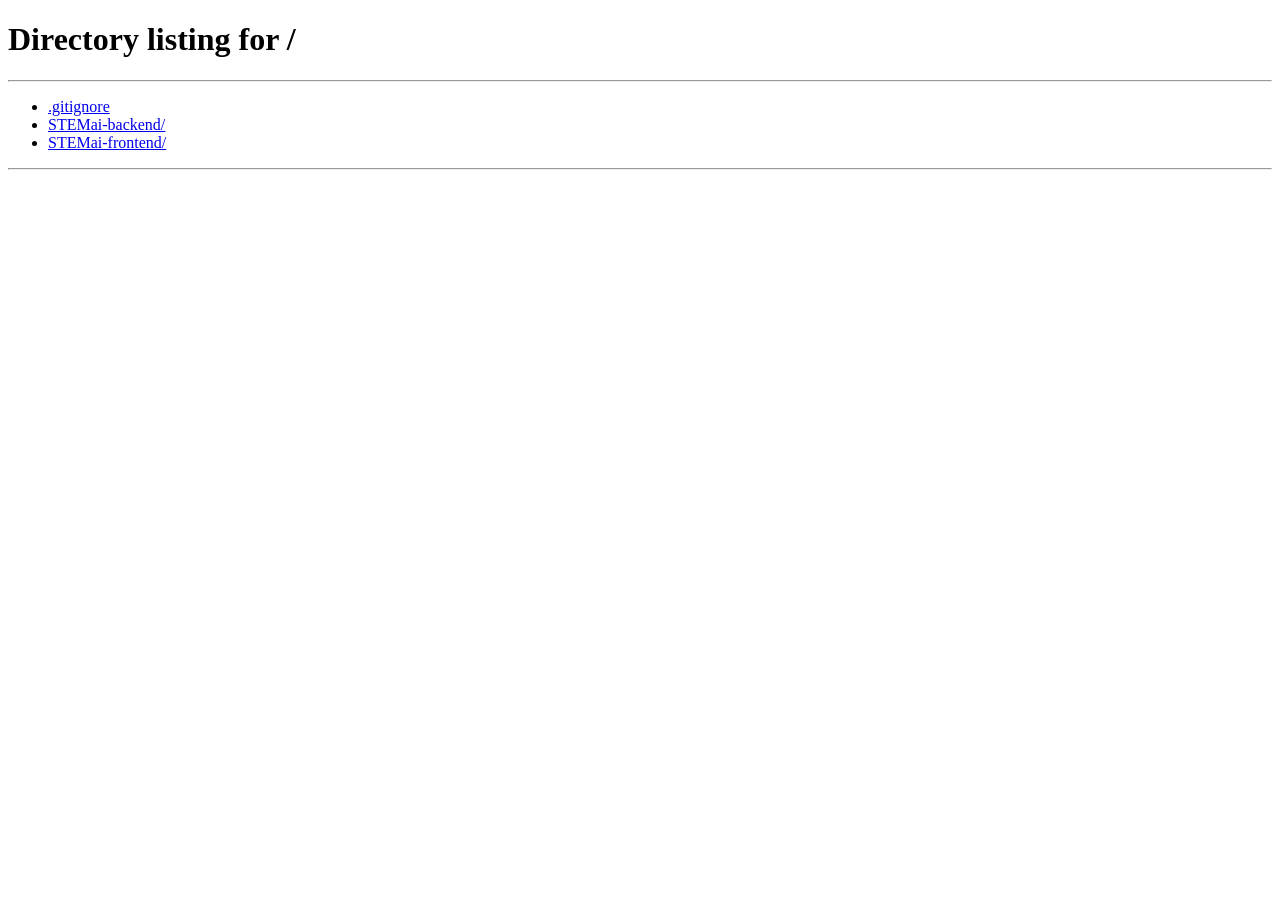
==== commit 19029fdd: "Everything working" ====
--- a/STEMai-frontend/templates/ide.html
+++ b/STEMai-frontend/templates/ide.html
@@ -2163,6 +2163,12 @@
 <script>
 'use strict';
 
+// ── Auth gate — redirect to login if not authenticated ──
+if(!localStorage.getItem('auth_token')){
+  alert('Please log in first to use the Firmware Studio.');
+  window.location.href = '/';
+}
+
 // ═══════════════════════════════════════════
 //  CONSTANTS & STATE
 // ═══════════════════════════════════════════
@@ -2298,10 +2304,30 @@
 async function apiFetchJSON(url, options={}, timeoutMs=45000){
   const controller = new AbortController();
   const timer = setTimeout(()=>controller.abort(), timeoutMs);
+  
+  // Inject auth token from localStorage (shared with main app.js)
+  const authToken = localStorage.getItem('auth_token');
+  if(!options.headers) options.headers = {};
+  if(authToken && !options.headers['Authorization']){
+    options.headers['Authorization'] = `Bearer ${authToken}`;
+  }
+  
   try{
     const res = await fetch(url, { ...options, signal: controller.signal });
     const raw = await res.text();
     const data = raw ? (safeJsonParse(raw) || { raw_text: raw }) : {};
+    
+    // Handle 401 — token expired/invalid, redirect to login
+    if(res.status === 401){
+      console.warn('[IDE] Auth token invalid (401). Redirecting to login...');
+      localStorage.removeItem('auth_token');
+      localStorage.removeItem('current_user');
+      localStorage.removeItem('user_role');
+      toast('🔒 Session expired. Redirecting to login...');
+      setTimeout(()=> window.location.href = '/', 1500);
+      throw new Error('Session expired. Please log in again.');
+    }
+    
     if(!res.ok){
       const msg = normText(data) || data.error || data.detail || `HTTP ${res.status}`;
       throw new Error(msg);
